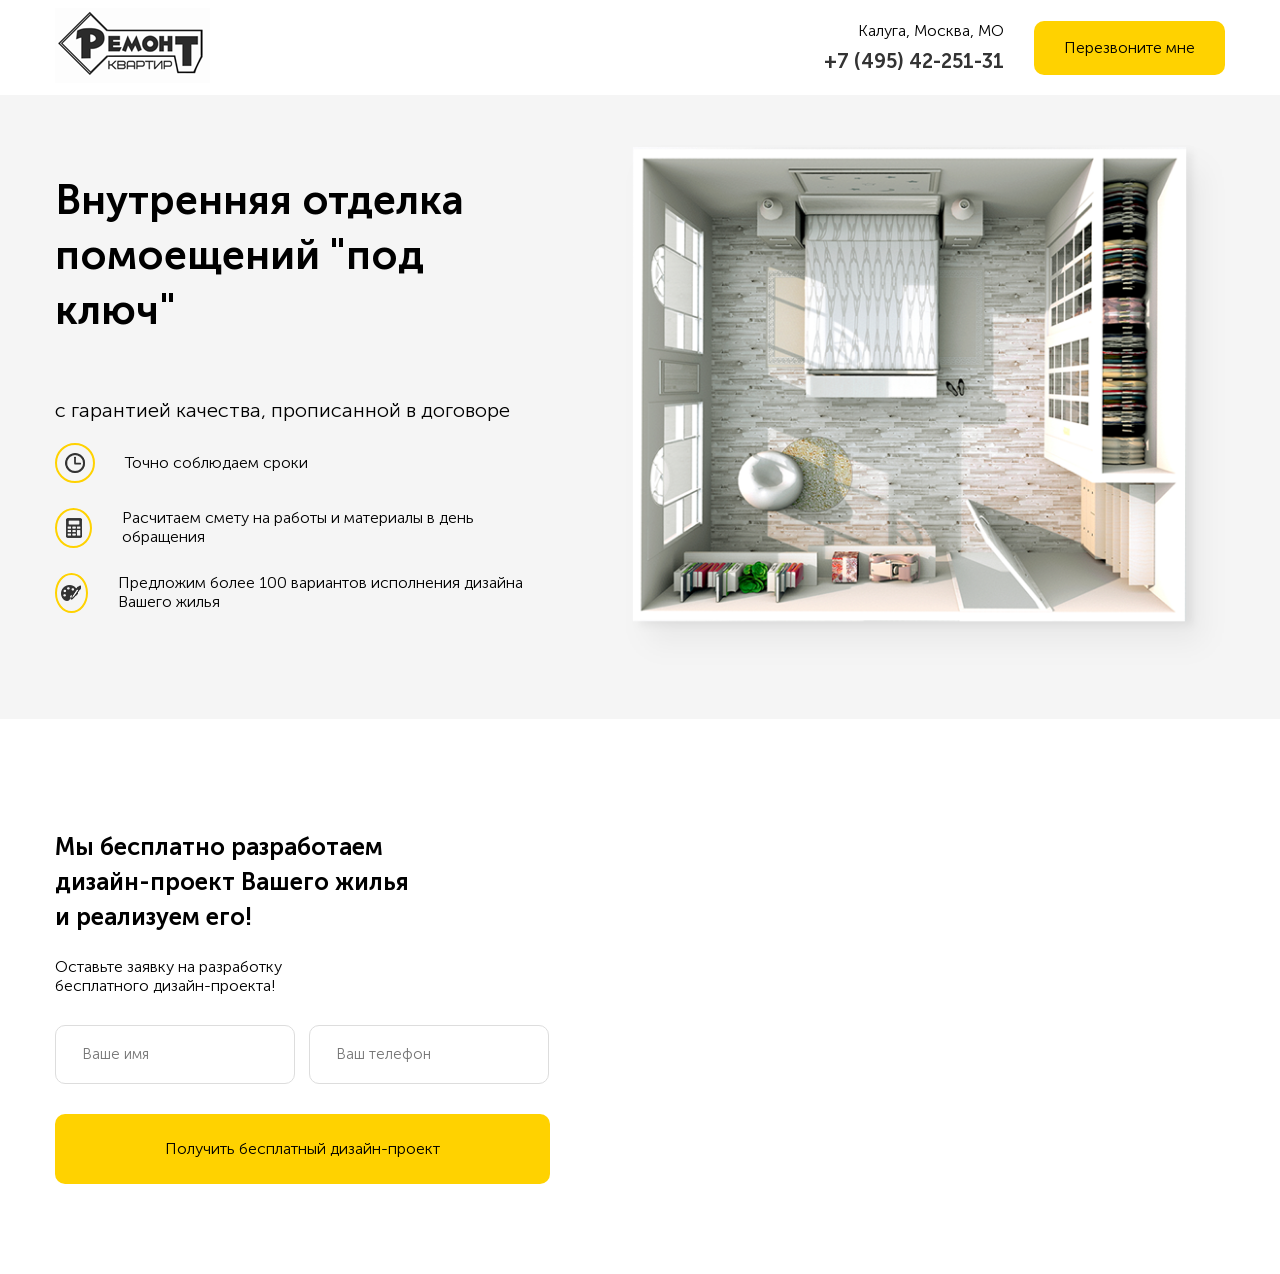
==== src/index.html @ 970cd5fa "Сверстан блок с предложением по дизайн-проекту, добавлены эффекты при наведении на кнопки. Сделан ад" ====
<!DOCTYPE html>
<html lang="ru">
<head>
    <meta charset="UTF-8">
    <meta name="viewport" content="width=device-width, initial-scale=1.0">
    <title>Document</title>
    <link rel="stylesheet" href="css/normalize.css">
    <link rel="stylesheet" href="css/style.css">
</head>
<body>
    <nav class="navbar">
        <div class="container">
            <div class="navbar-block">
                <div class="navbar__logo">
                    <img src="img/logo.png" alt="Логотип">
                </div>
                <!-- /.navbar__logo -->
                <div class="navbar__info">
                    <div class="navbar__contacts">
                        <span class="navbar__address">Калуга, Москва, МО</span>
                        <a href="tel:+7 (495) 42-251-31" class="navbar__phone">+7 (495) 42-251-31</a>
                    </div>
                    <!-- /.navbar__contacts -->
                    <button class="button navbar__button">Перезвоните мне</button>
                </div>
                <!-- /.navbar__info -->
            </div>
            <!-- /.navbar-block -->
        </div>
        <!-- /.container -->
    </nav>
    <!-- /.navbar -->




<main>
    <section class="hero">
        <div class="container">
            <div class="hero-block">
                <div class="hero-text">
                    <h1 class="hero-text__title">
                        Внутренняя отделка помоещений "под ключ"
                    </h1>
                    <span class="hero-text__subtitle">
                        с гарантией качества, прописанной в договоре
                    </span>
                    <ul class="hero-list">
                        <li class="hero-list__item">
                            <div class="hero-list__image">
                                <img src="../src/img/clock.png" alt="clock">
                            </div>
                            <span class="hero-list__text">Точно соблюдаем сроки</span>
                        </li>

                        <li class="hero-list__item">
                            <div class="hero-list__image">
                                <img src="../src/img/calculator.png" alt="calculator">
                            </div>
                            <span class="hero-list__text"> Расчитаем смету на работы и материалы в день обращения</span>
                        </li>

                        <li class="hero-list__item">
                            <div class="hero-list__image">
                                <img src="../src/img/paint-board.png" alt="paint-board">
                            </div>
                            <span class="hero-list__text">Предложим более 100 вариантов исполнения дизайна Вашего жилья</span>
                        </li>
                    </ul>
                </div>
                <!-- /.hero-list -->
                <div class="hero-image">
                    <img src="../src/img/hero-image.png" alt="План квартиры"> 
                </div>
                <!-- /.hero-image -->
            </div>
            <!-- /.hero-block -->
        </div>
        <!-- /.container -->
    </section>
    <!-- /.hero -->


    <section class="offer section">
        <div class="container">
           <div class="offer-block">
                <h2 class="section-title offer__title">
                    Мы бесплатно разработаем дизайн-проект Вашего жилья и реализуем его!
                </h2>
                <!-- /.section-title -->
                <span class="section-subtitle offer__subtitle">Оставьте заявку на разработку 
                    бесплатного дизайн-проекта!</span>
                <!-- /.section-subtitle -->
                <form action="#" class="form offer__form">
                    <input type="text" class="input offer__input" placeholder="Ваше имя">
                    <input type="tell" class="input offer__input" placeholder="Ваш телефон">
                    <button class="button offer__button">Получить бесплатный дизайн-проект</button>
                </form>
                <!-- /.form offer__form -->
           </div>
           <!-- /.offer-block -->
        </div>
        <!-- /.container -->
    </section>
    <!-- /.offer -->
</main> 


</body>
</html>
---- src/css/style.css ----
@charset "UTF-8";
@font-face {
  font-family: 'Museo Sans Light';
  src: url("../fonts/MuseoSansCyrl/MuseoSansCyrl-300.eot");
  src: url("../fonts/MuseoSansCyrl/MuseoSansCyrl-300.eot?#iefix") format("embedded-opentype"), url("../fonts/MuseoSansCyrl/MuseoSansCyrl-300.woff") format("woff"), url("../fonts/MuseoSansCyrl/MuseoSansCyrl-300.ttf") format("truetype");
  font-weight: normal;
  font-style: normal;
}

@font-face {
  font-family: 'Museo Sans Bold';
  src: url("../fonts/MuseoSansCyrl/MuseoSansCyrl-700.eot");
  src: url("../fonts/MuseoSansCyrl/MuseoSansCyrl-700.eot?#iefix") format("embedded-opentype"), url("../fonts/MuseoSansCyrl/MuseoSansCyrl-700.woff") format("woff"), url("../fonts/MuseoSansCyrl/MuseoSansCyrl-700.ttf") format("truetype");
  font-weight: normal;
  font-style: normal;
}

* {
  box-sizing: border-box;
}

body {
  font-family: "Museo Sans Light", sans-serif;
  font-weight: 300;
}

img {
  max-width: 100%;
}

.container {
  width: 1170px;
  margin: auto;
}

@media (max-width: 1200px) {
  .container {
    width: 760px;
  }
}

@media (max-width: 768px) {
  .container {
    max-width: 580px;
    width: 90%;
  }
}

.button {
  border-radius: 10px;
  background-color: #ffd200;
  border: none;
  padding: 18px 30px;
}

.button:hover {
  background-color: #ffdb33;
  cursor: pointer;
}

.section {
  padding: 90px 0;
}

.section-title {
  font-size: 24px;
  font-family: 'Museo Sans Bold', sans-serif;
  font-weight: 700;
}

.section-subtitle {
  display: block;
  font-size: 16px;
}

.input {
  border: 1px solid #dddddd;
  padding: 20px 26px;
  font-size: 15px;
  border-radius: 10px;
}

/* Импорт стилей шапки */
.navbar {
  padding: 8px 0;
}

.navbar-block {
  display: flex;
  justify-content: space-between;
  align-items: center;
}

.navbar__info {
  display: flex;
  align-items: center;
  text-align: right;
}

.navbar__address {
  display: flex;
  flex-direction: column;
}

.navbar__button {
  margin-left: 30px;
}

.navbar__phone {
  display: inline-block;
  color: #333333;
  font-size: 20px;
  text-decoration: none;
  margin-top: 10px;
  font-family: 'Museo Sans Bold', sans-serif;
  font-weight: 700;
}

@media (max-width: 768px) {
  .navbar__contacts {
    display: none;
  }
  .navbar__button {
    font-size: 12px;
    padding: 15px 26px;
  }
  .navbar__logo {
    width: 90px;
  }
}

/* Стили для главного экрана */
.hero {
  padding: 50px 0;
  background-color: #f5f5f5;
}

.hero-block {
  display: flex;
}

.hero-text {
  flex-basis: 50%;
  padding-right: 100px;
}

.hero-text__title {
  font-size: 41px;
  line-height: 55px;
  margin-bottom: 40px;
  font-family: 'Museo Sans Bold', sans-serif;
  font-weight: 700;
}

.hero-text__subtitle {
  font-size: 20px;
  font-weight: 400;
  line-height: 65px;
  margin-bottom: 70px;
}

.hero-list {
  margin: 0;
  padding: 0;
}

.hero-list__item {
  display: flex;
  align-items: center;
  margin-bottom: 25px;
}

.hero-list__item:last-child {
  margin-bottom: 0;
}

.hero-list__image {
  width: 40px;
  height: 40px;
  border: 2px solid #ffd200;
  display: flex;
  align-items: center;
  justify-content: center;
  border-radius: 50%;
  margin-right: 30px;
}

.hero-list__text {
  min-width: 300px;
}

@media (max-width: 1200px) {
  .hero-block {
    flex-direction: column;
  }
  .hero-list {
    margin-bottom: 44px;
  }
  .hero-text {
    padding-right: 10px;
  }
}

@media (max-width: 768px) {
  .hero-text__title {
    font-size: 24px;
    line-height: 1.4;
    margin-bottom: 15px;
  }
  .hero-text__subtitle {
    font-size: 16px;
    margin-bottom: 28px;
  }
  .hero-list__item {
    margin-bottom: 20px;
  }
  .hero-list__text {
    font-size: 12px;
  }
  .hero-list__image {
    margin-right: 15px;
  }
}

/* Стили для блока offer */
.offer {
  background: url(/Users/olgamelnikovic/Desktop/Projects/repair1/src/img/offer/offer-bg.png) no-repeat;
  background-position: center right;
  background-size: contain;
  position: relative;
}

.offer::before {
  content: "";
  width: 50%;
  height: 100%;
  position: absolute;
  top: 0;
  left: 0;
  background-color: #ffffff;
}

.offer-block {
  width: 50%;
  padding-right: 90px;
  position: relative;
}

.offer__title {
  max-width: 360px;
  line-height: 35px;
  margin-bottom: 24px;
}

.offer__subtitle {
  max-width: 250px;
  margin-bottom: 30px;
}

.offer__input {
  margin-bottom: 30px;
  width: 240px;
}

.offer__input:first-child {
  margin-right: 10px;
}

.offer__button {
  width: 100%;
  min-height: 70px;
}

@media (max-width: 1200px) {
  .offer {
    background-size: cover;
  }
  .offer__input {
    width: 100%;
    margin-bottom: 10px;
  }
  .offer__button {
    font-size: 13px;
  }
}

@media (max-width: 768px) {
  .offer {
    background: #ffffff;
  }
  .offer-block {
    width: 100%;
    padding-right: 0;
  }
}
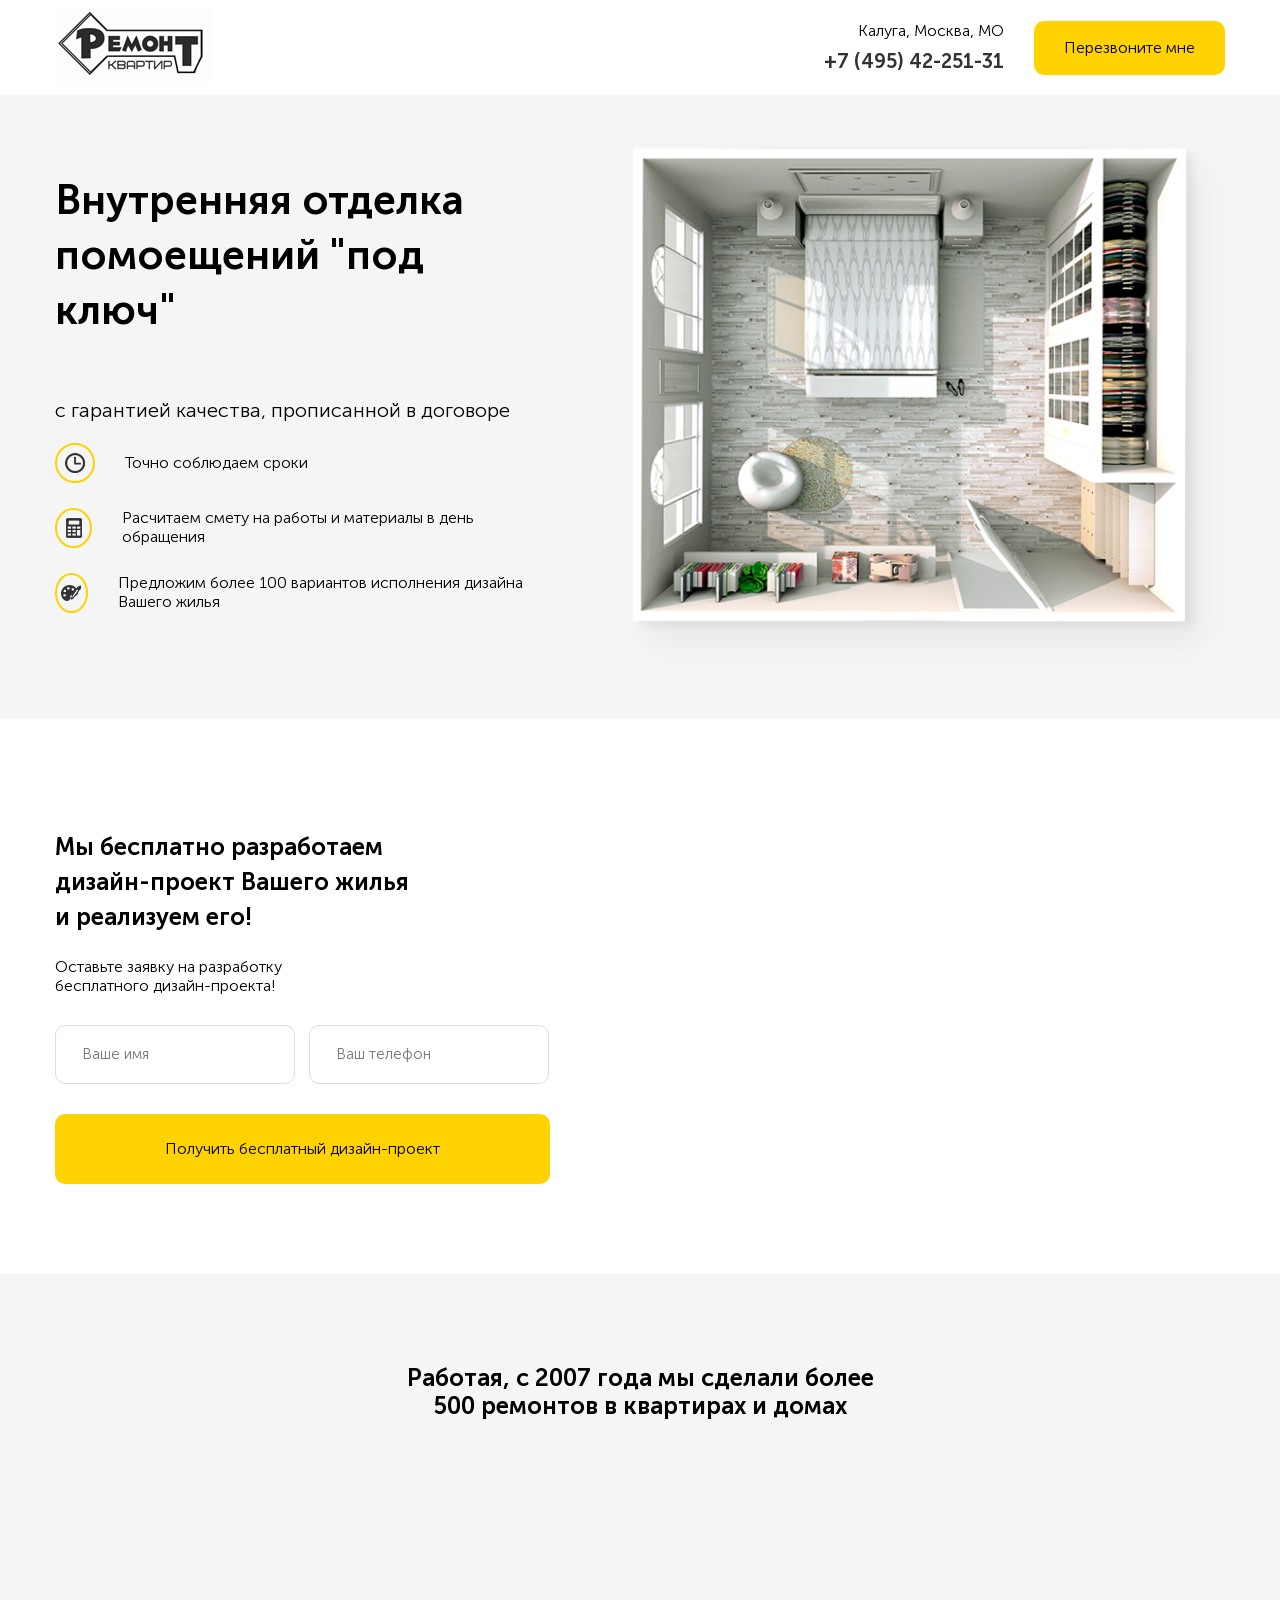
==== commit e5f71262: "сделали раздел портфолио. Подключили слайдер, используя библиотеку slick. Сделали слайдер адаптивным" ====
--- a/src/index.html
+++ b/src/index.html
@@ -5,6 +5,8 @@
     <meta name="viewport" content="width=device-width, initial-scale=1.0">
     <title>Document</title>
     <link rel="stylesheet" href="css/normalize.css">
+    <link rel="stylesheet" href="css/slick.css">
+    <!-- <link rel="stylesheet" href="css/slick-theme.css"> -->
     <link rel="stylesheet" href="css/style.css">
 </head>
 <body>
@@ -21,7 +23,7 @@
                         <a href="tel:+7 (495) 42-251-31" class="navbar__phone">+7 (495) 42-251-31</a>
                     </div>
                     <!-- /.navbar__contacts -->
-                    <button class="button navbar__button">Перезвоните мне</button>
+                    <button class="button navbar__button" id="button">Перезвоните мне</button>
                 </div>
                 <!-- /.navbar__info -->
             </div>
@@ -102,9 +104,90 @@
         </div>
         <!-- /.container -->
     </section>
+
+
+
+    <section class="section portfolio">
+        <div class="container">
+            <h2 class="section-title portfolio__title">Работая, с 2007 года мы сделали более 500 ремонтов в квартирах и домах</h2>
+
+            <div class="slider">
+                <div class="slider__item"><img class="slider__image" src="/Users/olgamelnikovic/Desktop/Projects/repair1/src/img/portfolio/slider-1.png" alt=""></div>
+                <!-- /.slider__item -->
+                <div class="slider__item"><img class="slider__image" src="/Users/olgamelnikovic/Desktop/Projects/repair1/src/img/portfolio/slider-2.png" alt=""></div>
+                <!-- /.slider__item -->
+                <div class="slider__item"><img class="slider__image" src="/Users/olgamelnikovic/Desktop/Projects/repair1/src/img/portfolio/slider-3.png" alt=""></div>
+                <!-- /.slider__item -->
+                <div class="slider__item"><img class="slider__image" src="/Users/olgamelnikovic/Desktop/Projects/repair1/src/img/portfolio/slider-1.png" alt=""></div>
+                <!-- /.slider__item -->
+                <div class="slider__item"><img class="slider__image" src="/Users/olgamelnikovic/Desktop/Projects/repair1/src/img/portfolio/slider-2.png" alt=""></div>
+                <!-- /.slider__item -->
+                <div class="slider__item"><img class="slider__image" src="/Users/olgamelnikovic/Desktop/Projects/repair1/src/img/portfolio/slider-3.png" alt=""></div>
+                <!-- /.slider__item -->
+            </div>
+            <!-- /.slider -->
+
+            <div class="arrows portfolio__arrows">
+                <div class="arrows__left">
+                    <img src="/Users/olgamelnikovic/Desktop/Projects/repair1/src/img/portfolio/left-arrow.png" alt="">
+                </div>
+                <div class="arrows__right">
+                    <img src="/Users/olgamelnikovic/Desktop/Projects/repair1/src/img/portfolio/right-arrow.png" alt="">
+                </div>
+            </div>
+        </div>
+        <!-- /.container -->
+    </section>
+    <!-- /.section portaolio -->
+
+
     <!-- /.offer -->
 </main> 
 
+<div class="modal" id="modal">
+    <div class="modal-dialog">
+        <button class="modal-dialog__close" id="close" >&times;</button>
+        <h4 class="modal-dialog__title">Всплывающее окно</h4>
+    </div>
+    <!-- /.modal-dialog -->
+</div>
+<!-- /.modal -->
+
+
+<!-- <script src="js/main.js"></script> -->
+<script src="https://code.jquery.com/jquery-3.5.1.min.js" 
+integrity="sha256-9/aliU8dGd2tb6OSsuzixeV4y/faTqgFtohetphbbj0=" 
+crossorigin="anonymous"></script>
+<script src="js/modal.js"></script>
+<script src="js/slick.min.js"></script>
+
+
+<script>
+    $(document).ready(function(){
+        $('.slider').slick({
+            slidesToShow: 3,
+            slidesToScroll: 1,
+            prevArrow: $('.arrows__left'),
+            nextArrow: $('.arrows__right'),
+            responsive: [
+                {
+                  breakpoint: 1200,
+                  settings: {
+                    slidesToShow: 2,
+                    slidesToScroll: 1,
+                  }
+                },
+                {
+                  breakpoint: 768,
+                  settings: {
+                    slidesToShow: 1,
+                    slidesToScroll: 1
+                  }
+                }
+            ]
+        });
+    });
+</script>
 
 </body>
 </html>
--- a/src/css/style.css
+++ b/src/css/style.css
@@ -66,6 +66,7 @@
   font-size: 24px;
   font-family: 'Museo Sans Bold', sans-serif;
   font-weight: 700;
+  text-align: center;
 }
 
 .section-subtitle {
@@ -78,6 +79,10 @@
   padding: 20px 26px;
   font-size: 15px;
   border-radius: 10px;
+}
+
+.arrows__left:hover, .arrows__right:hover {
+  cursor: pointer;
 }
 
 /* Импорт стилей шапки */
@@ -250,6 +255,7 @@
   max-width: 360px;
   line-height: 35px;
   margin-bottom: 24px;
+  text-align: left;
 }
 
 .offer__subtitle {
@@ -293,3 +299,59 @@
     padding-right: 0;
   }
 }
+
+/* Стили для блока портфолио */
+.portfolio {
+  background-color: #f5f5f5;
+  background: #f5f5f5 url("/Users/olgamelnikovic/Desktop/Projects/repair1/src/img/portfolio/portfolio-pattern.png") repeat-y center left;
+  background-size: 50%;
+}
+
+.portfolio__title {
+  max-width: 500px;
+  margin: auto;
+  margin-bottom: 100px;
+}
+
+.portfolio__arrows {
+  max-width: 120px;
+  margin: auto;
+  margin-top: 68px;
+  display: flex;
+  justify-content: space-between;
+}
+
+.slider__image {
+  margin: auto;
+}
+
+/* Стили модального окна */
+.modal {
+  position: fixed;
+  left: 0;
+  top: 0;
+  width: 100%;
+  height: 100%;
+  background-color: rgba(0, 0, 0, 0.5);
+  display: none;
+}
+
+.modal_active {
+  display: flex;
+}
+
+.modal-dialog {
+  position: relative;
+  margin: auto;
+  max-width: 450px;
+  width: 90%;
+  min-width: 200px;
+  background-color: #ffffff;
+  padding: 40px;
+}
+
+.modal-dialog__close {
+  position: absolute;
+  top: 0;
+  right: 0;
+}
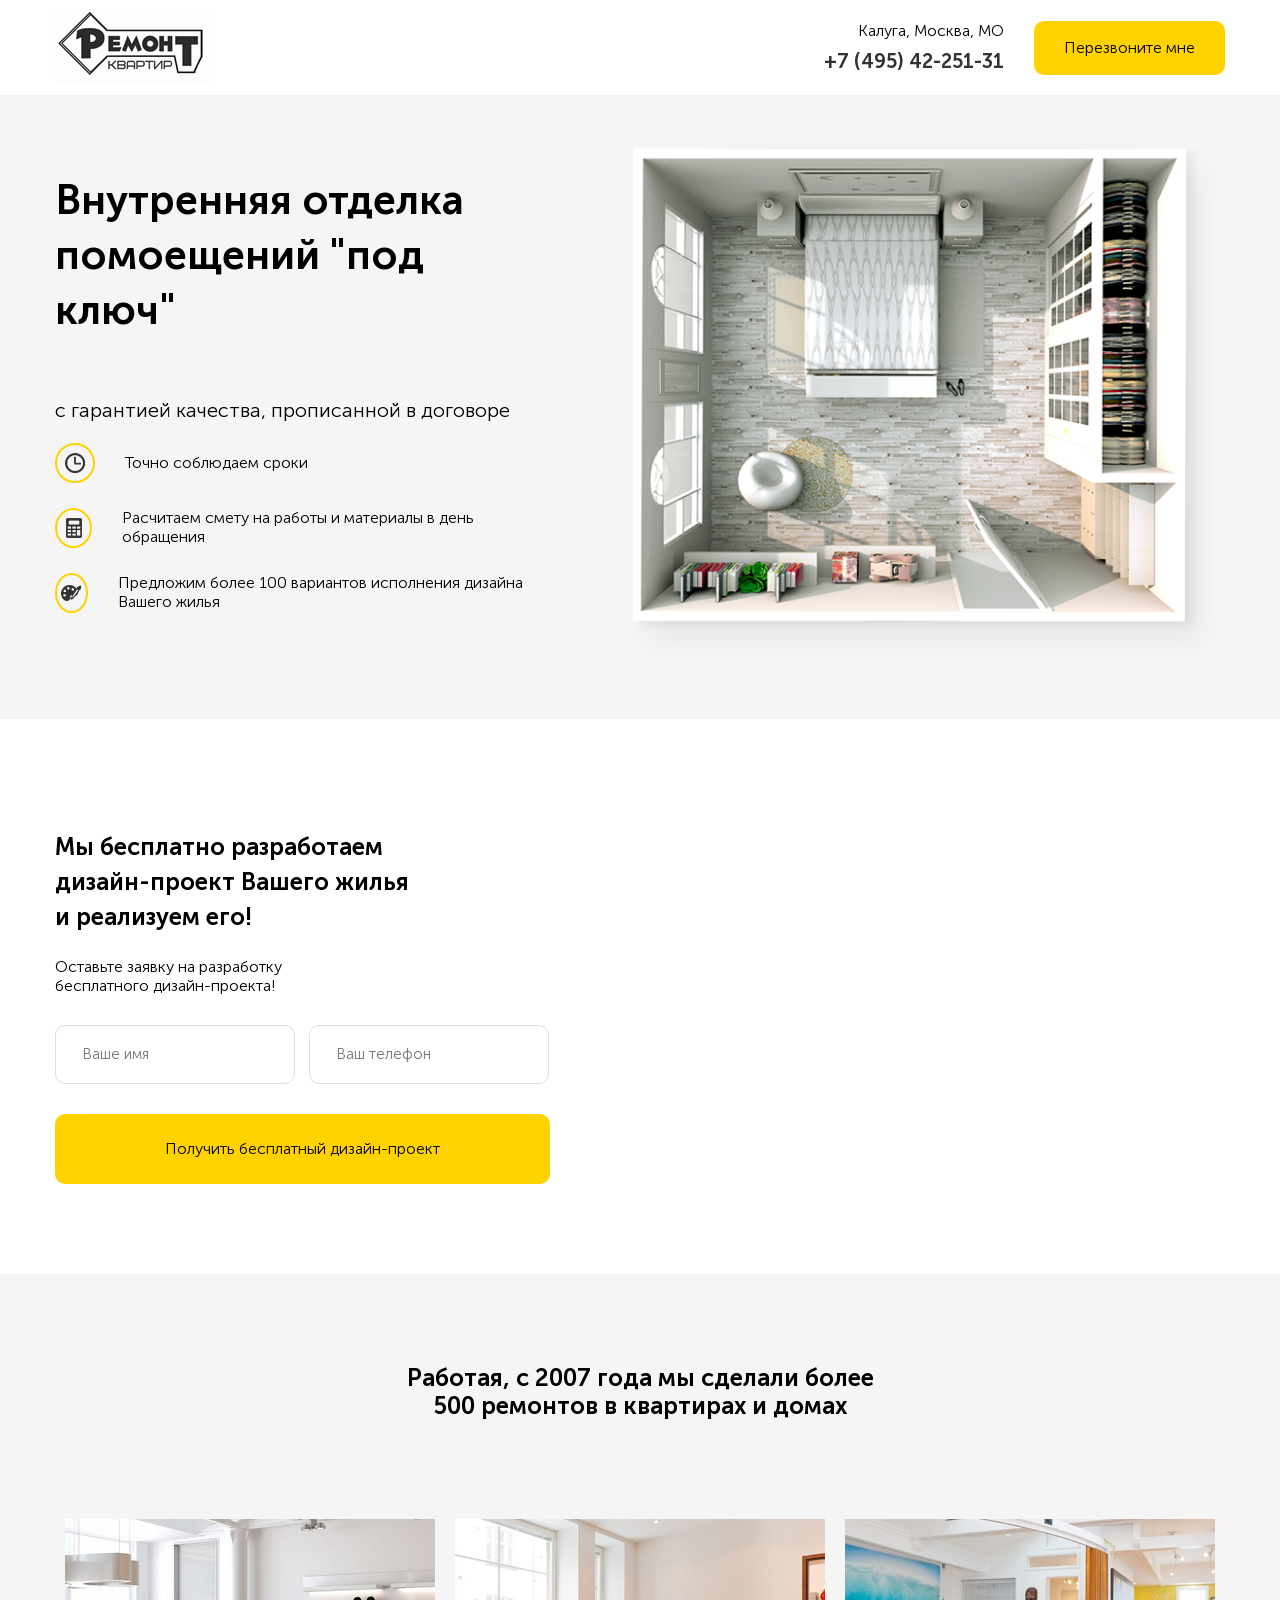
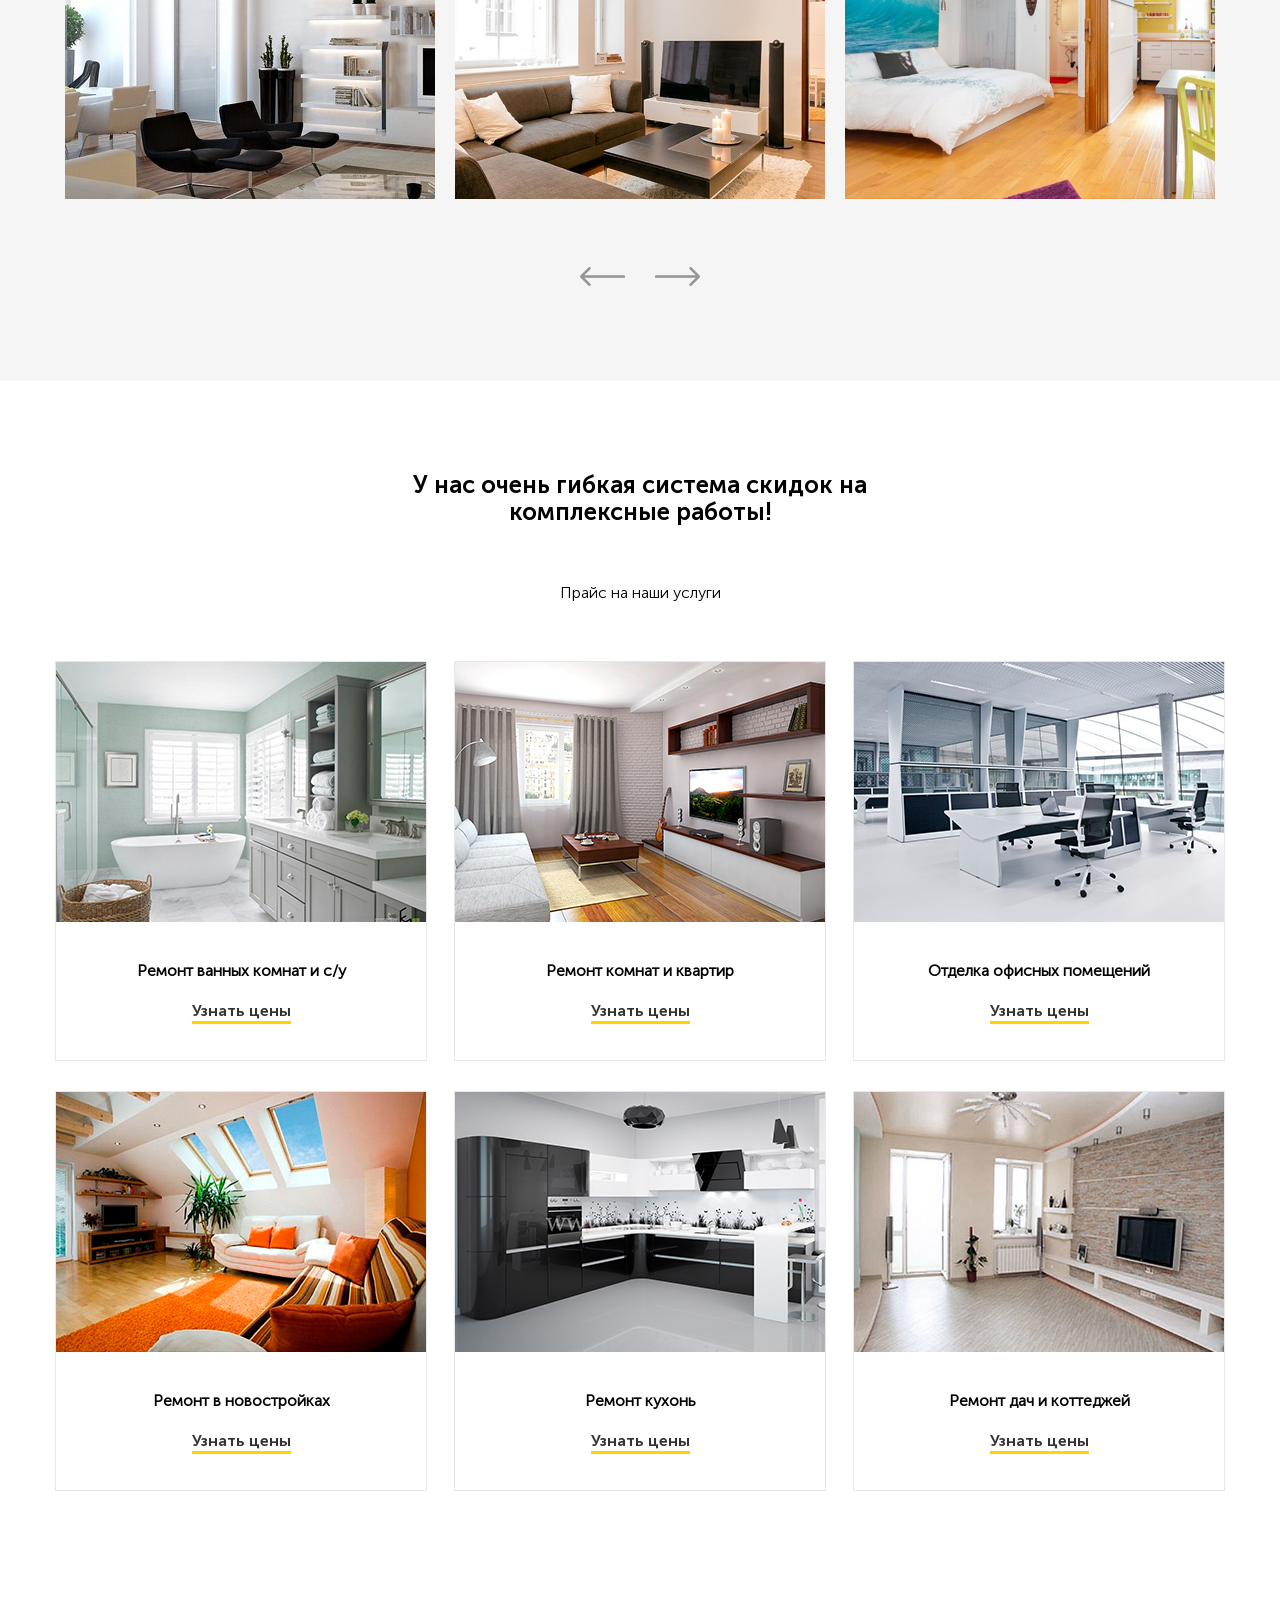
==== commit 8b3936c5: "сверстали блок с ценами за услуги, сделали анимацию (анимация у меня не работает, несмотря на то, чт" ====
--- a/src/index.html
+++ b/src/index.html
@@ -6,6 +6,7 @@
     <title>Document</title>
     <link rel="stylesheet" href="css/normalize.css">
     <link rel="stylesheet" href="css/slick.css">
+    <link rel="stylesheet" href="css/animate.css"> 
     <!-- <link rel="stylesheet" href="css/slick-theme.css"> -->
     <link rel="stylesheet" href="css/style.css">
 </head>
@@ -112,27 +113,27 @@
             <h2 class="section-title portfolio__title">Работая, с 2007 года мы сделали более 500 ремонтов в квартирах и домах</h2>
 
             <div class="slider">
-                <div class="slider__item"><img class="slider__image" src="/Users/olgamelnikovic/Desktop/Projects/repair1/src/img/portfolio/slider-1.png" alt=""></div>
-                <!-- /.slider__item -->
-                <div class="slider__item"><img class="slider__image" src="/Users/olgamelnikovic/Desktop/Projects/repair1/src/img/portfolio/slider-2.png" alt=""></div>
-                <!-- /.slider__item -->
-                <div class="slider__item"><img class="slider__image" src="/Users/olgamelnikovic/Desktop/Projects/repair1/src/img/portfolio/slider-3.png" alt=""></div>
-                <!-- /.slider__item -->
-                <div class="slider__item"><img class="slider__image" src="/Users/olgamelnikovic/Desktop/Projects/repair1/src/img/portfolio/slider-1.png" alt=""></div>
-                <!-- /.slider__item -->
-                <div class="slider__item"><img class="slider__image" src="/Users/olgamelnikovic/Desktop/Projects/repair1/src/img/portfolio/slider-2.png" alt=""></div>
-                <!-- /.slider__item -->
-                <div class="slider__item"><img class="slider__image" src="/Users/olgamelnikovic/Desktop/Projects/repair1/src/img/portfolio/slider-3.png" alt=""></div>
+                <div class="slider__item"><img class="slider__image" src="img/portfolio/slider-1.png" alt=""></div>
+                <!-- /.slider__item -->
+                <div class="slider__item"><img class="slider__image" src="img/portfolio/slider-2.png" alt=""></div>
+                <!-- /.slider__item -->
+                <div class="slider__item"><img class="slider__image" src="img/portfolio/slider-3.png" alt=""></div>
+                <!-- /.slider__item -->
+                <div class="slider__item"><img class="slider__image" src="img/portfolio/slider-1.png" alt=""></div>
+                <!-- /.slider__item -->
+                <div class="slider__item"><img class="slider__image" src="img/portfolio/slider-2.png" alt=""></div>
+                <!-- /.slider__item -->
+                <div class="slider__item"><img class="slider__image" src="img/portfolio/slider-3.png" alt=""></div>
                 <!-- /.slider__item -->
             </div>
             <!-- /.slider -->
 
             <div class="arrows portfolio__arrows">
                 <div class="arrows__left">
-                    <img src="/Users/olgamelnikovic/Desktop/Projects/repair1/src/img/portfolio/left-arrow.png" alt="">
+                    <img src="img/portfolio/left-arrow.png" alt="">
                 </div>
                 <div class="arrows__right">
-                    <img src="/Users/olgamelnikovic/Desktop/Projects/repair1/src/img/portfolio/right-arrow.png" alt="">
+                    <img src="img/portfolio/right-arrow.png" alt="">
                 </div>
             </div>
         </div>
@@ -140,6 +141,91 @@
     </section>
     <!-- /.section portaolio -->
 
+    <section class="section price">
+        <div class="container">
+            <h2 class="section-title price__title">У нас очень гибкая система скидок на комплексные работы!</h2>
+            <!-- /.section-title price__title -->
+            <span class="section-subtitle price__subtitle">Прайс на наши услуги</span>
+            <!-- /.section-subtitle price__subtitle -->
+            <div class="cards">
+                <div class="card price__card wow fadeInLeftBig" data-wow-duration="2s" data-wow-delay="1s">
+                    <div class="card__image"><img class="price__image" src="img/price/bathroom.jpg" alt=""></div>
+                    <!-- /.card__image -->
+                    <div class="card__text">
+                        <h4 class="card__title">Ремонт ванных комнат и с/у</h4>
+                        <!-- /.card__title -->
+                        <a href="#" class="card__link">Узнать цены</a>
+                        <!-- /.card__link -->
+                    </div>
+                    <!-- /.card__text -->
+                </div>
+                <!-- /.card -->
+                <div class="card price__card wow fadeInUp" data-wow-delay="2s">
+                    <div class="card__image"><img class="price__image" src="img/price/living.jpg" alt=""></div>
+                    <!-- /.card__image -->
+                    <div class="card__text">
+                        <h4 class="card__title">Ремонт комнат и квартир</h4>
+                        <!-- /.card__title -->
+                        <a href="#" class="card__link">Узнать цены</a>
+                        <!-- /.card__link -->
+                    </div>
+                    <!-- /.card__text -->
+                </div>
+                <!-- /.card -->
+                <div class="card price__card wow fadeInUp" data-wow-delay="3s">
+                    <div class="card__image"><img class="price__image" src="img/price/office.jpg" alt=""></div>
+                    <!-- /.card__image -->
+                    <div class="card__text">
+                        <h4 class="card__title">Отделка офисных помещений</h4>
+                        <!-- /.card__title -->
+                        <a href="#" class="card__link">Узнать цены</a>
+                        <!-- /.card__link -->
+                    </div>
+                    <!-- /.card__text -->
+                </div>
+                <!-- /.card -->
+                <div class="card price__card wow fadeInUp" data-wow-delay="4s">
+                    <div class="card__image"><img class="price__image" src="img/price/buildings.jpg" alt=""></div>
+                    <!-- /.card__image -->
+                    <div class="card__text">
+                        <h4 class="card__title">Ремонт в новостройках</h4>
+                        <!-- /.card__title -->
+                        <a href="#" class="card__link">Узнать цены</a>
+                        <!-- /.card__link -->
+                    </div>
+                    <!-- /.card__text -->
+                </div>
+                <!-- /.card -->
+                <div class="card price__card wow fadeInUp" data-wow-delay="5s">
+                    <div class="card__image"><img class="price__image" src="img/price/kitchen.jpg" alt=""></div>
+                    <!-- /.card__image -->
+                    <div class="card__text">
+                        <h4 class="card__title">Ремонт кухонь</h4>
+                        <!-- /.card__title -->
+                        <a href="#" class="card__link">Узнать цены</a>
+                        <!-- /.card__link -->
+                    </div>
+                    <!-- /.card__text -->
+                </div>
+                <!-- /.card -->
+                <div class="card price__card wow fadeInUp" data-wow-delay="6s">
+                    <div class="card__image"><img class="price__image" src="img/price/houses.jpg" alt=""></div>
+                    <!-- /.card__image -->
+                    <div class="card__text">
+                        <h4 class="card__title">Ремонт дач и коттеджей</h4>
+                        <!-- /.card__title -->
+                        <a href="#" class="card__link">Узнать цены</a>
+                        <!-- /.card__link -->
+                    </div>
+                    <!-- /.card__text -->
+                </div>
+                <!-- /.card -->
+            </div>
+            <!-- /.cards -->
+        </div>
+        <!-- /.container -->
+    </section>
+    <!-- /.section price -->
 
     <!-- /.offer -->
 </main> 
@@ -160,9 +246,11 @@
 crossorigin="anonymous"></script>
 <script src="js/modal.js"></script>
 <script src="js/slick.min.js"></script>
+<script src="js/wow.min.js"></script>
 
 
 <script>
+    // Скрипт слайдера
     $(document).ready(function(){
         $('.slider').slick({
             slidesToShow: 3,
--- a/src/css/style.css
+++ b/src/css/style.css
@@ -67,6 +67,7 @@
   font-family: 'Museo Sans Bold', sans-serif;
   font-weight: 700;
   text-align: center;
+  max-width: 500px;
 }
 
 .section-subtitle {
@@ -308,7 +309,6 @@
 }
 
 .portfolio__title {
-  max-width: 500px;
   margin: auto;
   margin-bottom: 100px;
 }
@@ -323,6 +323,96 @@
 
 .slider__image {
   margin: auto;
+}
+
+/* Стили для блока с ценами */
+.price__title {
+  margin: auto;
+  margin-bottom: 58px;
+}
+
+.price__subtitle {
+  margin-bottom: 59px;
+  text-align: center;
+}
+
+.price__card {
+  margin-bottom: 30px;
+}
+
+.price__image {
+  display: block;
+}
+
+.card {
+  text-align: center;
+  border: 1px solid #e8e8e8;
+  transition: 0.2s;
+}
+
+.card:hover {
+  box-shadow: 0 20px 25px rgba(0, 0, 0, 0.1);
+}
+
+.card:hover .card__image::before {
+  opacity: 1;
+}
+
+.card__text {
+  padding: 40px;
+}
+
+.card__title {
+  margin-top: 0;
+}
+
+.card__image {
+  position: relative;
+}
+
+.card__image::before {
+  content: '';
+  position: absolute;
+  left: 0;
+  top: 0;
+  width: 100%;
+  height: 100%;
+  background-image: linear-gradient(to top, #ffd200 0%, rgba(255, 255, 255, 0) 100%);
+  opacity: 0;
+  transition: 0.2s;
+}
+
+.card__link {
+  display: inline-block;
+  font-family: 'Museo Sans Bold', sans-serif;
+  font-weight: 700;
+  text-decoration: none;
+  color: #333333;
+  font-size: 16px;
+  position: relative;
+}
+
+.card__link:hover:after {
+  height: 12px;
+}
+
+.card__link:after {
+  content: '';
+  position: absolute;
+  z-index: -1;
+  bottom: -4px;
+  left: 0;
+  display: block;
+  width: 100%;
+  height: 3px;
+  background-color: #ffd200;
+  transition: 0.2s;
+}
+
+.cards {
+  display: flex;
+  justify-content: space-between;
+  flex-wrap: wrap;
 }
 
 /* Стили модального окна */
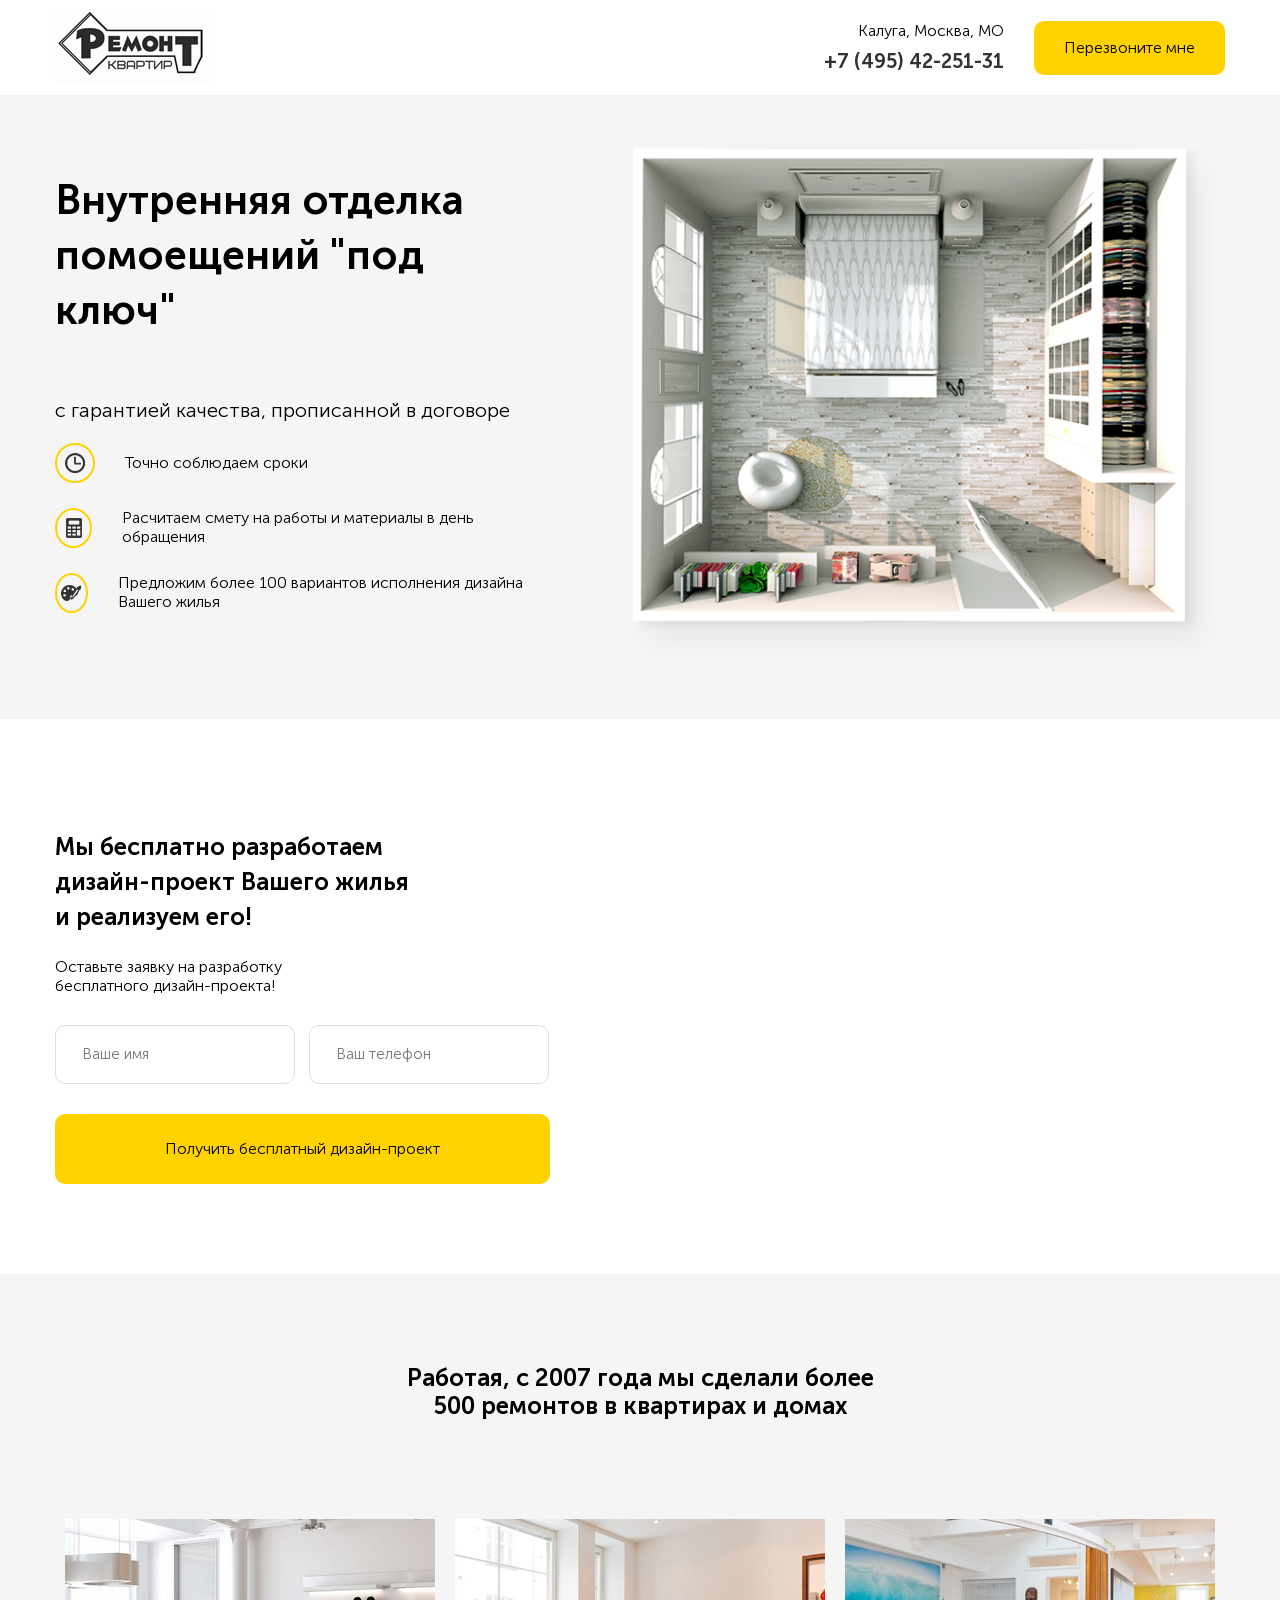
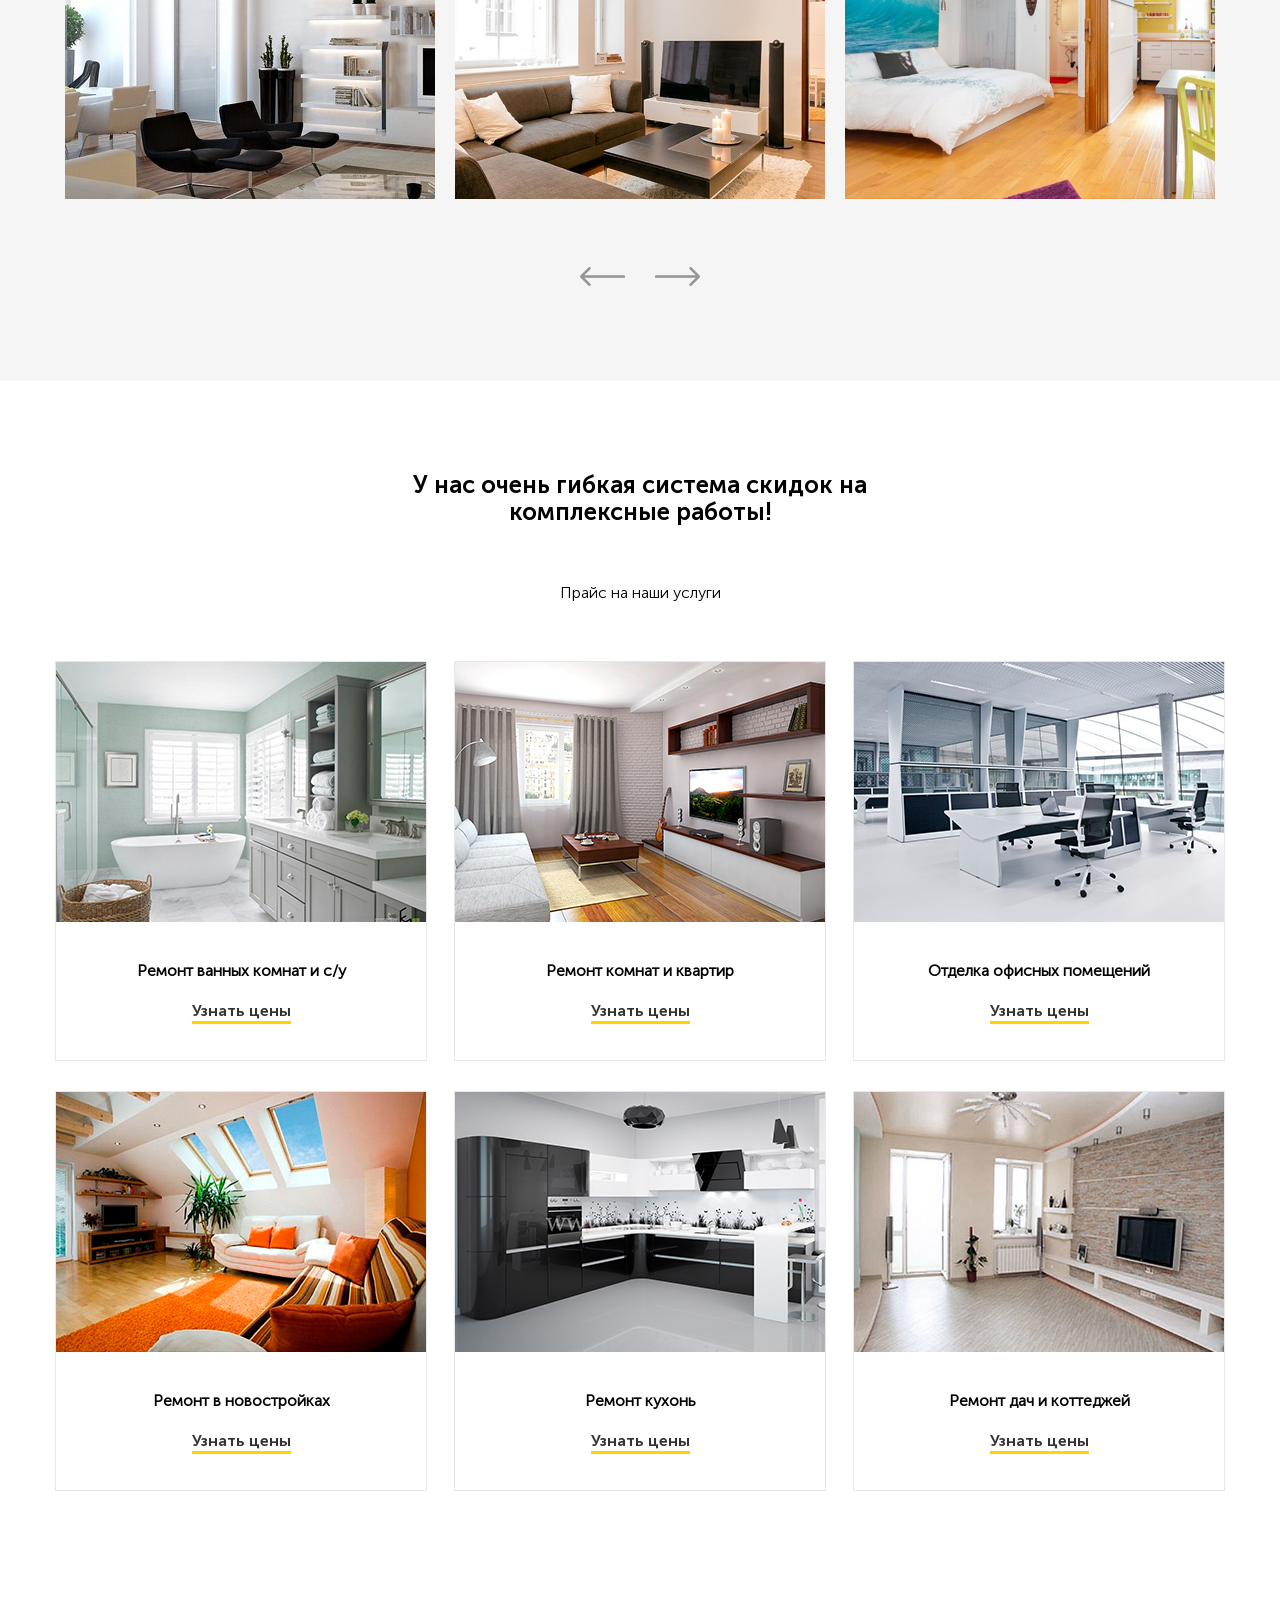
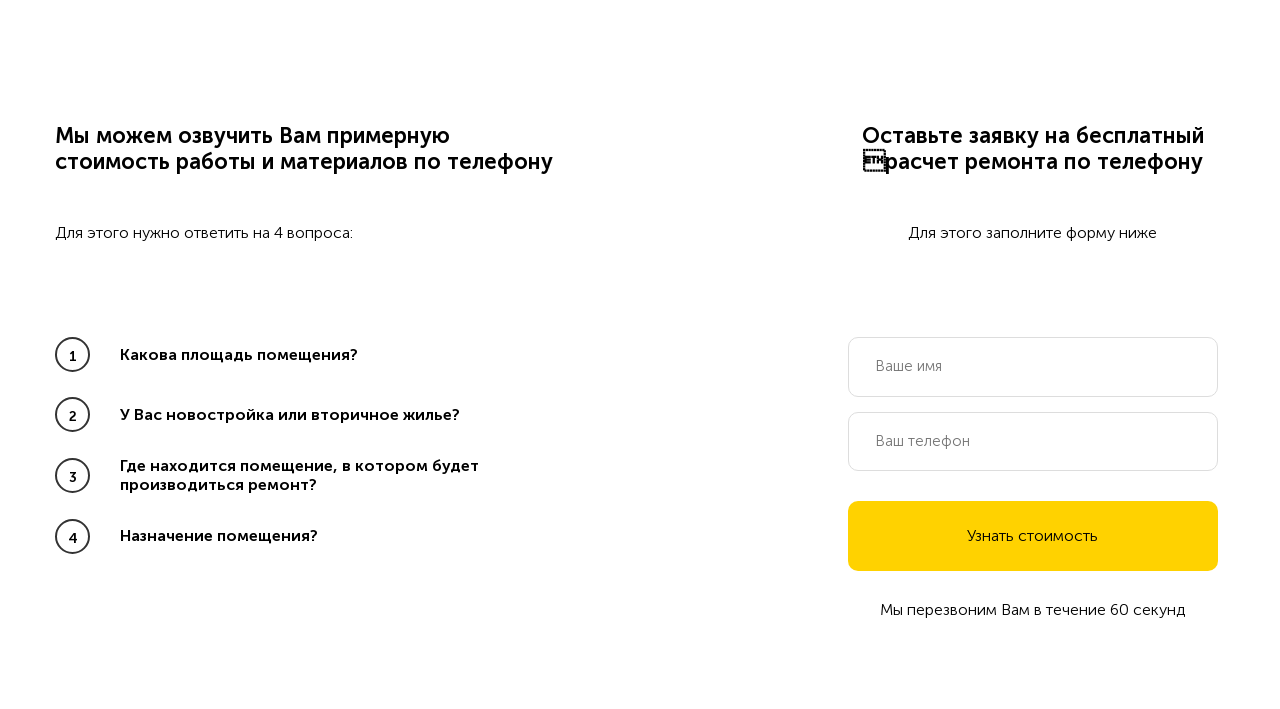
==== commit 31a306fc: "сверстан блок формы, сделан адаптив под мобильные устройства" ====
--- a/src/index.html
+++ b/src/index.html
@@ -227,8 +227,55 @@
     </section>
     <!-- /.section price -->
 
+
+    <section class="section brif">
+        <div class="container">
+            <div class="brif-block">
+                <div class="interview brif__interview">
+                    <h3 class="interview__title">Мы можем озвучить Вам примерную стоимость работы и материалов 
+                        по телефону</h3>
+                    <span class="interview__subtitle">Для этого нужно ответить на 4 вопроса:</span>
+                    <ul class="interview-list">
+                        <li class="interview-list__item">
+                            <span class="interview-list__counter">1</span>
+                            <span class="interview-list__text">Какова площадь помещения?</span>
+                        </li>
+                        <li class="interview-list__item">
+                            <span class="interview-list__counter">2</span>
+                            <span class="interview-list__text">У Вас новостройка или вторичное жилье?</span>
+                        </li>
+                        <li class="interview-list__item">
+                            <span class="interview-list__counter">3</span>
+                            <span class="interview-list__text">Где находится помещение, в котором будет производиться ремонт?</span>
+                        </li>
+                        <li class="interview-list__item">
+                            <span class="interview-list__counter">4</span>
+                            <span class="interview-list__text">Назначение помещения?</span>
+                        </li>
+                    </ul>
+                </div>
+                <!-- /.interview brif__interview -->
+                <div class="form brif__form">
+                    <h3 class="form__title">Оставьте заявку на бесплатный расчет ремонта по телефону</h3>
+                    <span class="form__subtitle">Для этого заполните форму ниже</span>
+                    <form action="#">
+                        <input type="text" class="input brif__input" placeholder="Ваше имя">
+                        <input type="tel" class="input brif__input" placeholder="Ваш телефон">
+                        <button class="button brif__button">Узнать стоимость</button>
+                        <span class="form__discription">Мы перезвоним Вам в течение 60 секунд</span>
+                    </form>
+                </div>
+                <!-- /.form brif__form -->
+            </div>
+            <!-- /.brif-block -->
+        </div>
+        <!-- /.container -->
+    </section>
+    <!-- /.section brif -->
+
     <!-- /.offer -->
 </main> 
+
 
 <div class="modal" id="modal">
     <div class="modal-dialog">
--- a/src/css/style.css
+++ b/src/css/style.css
@@ -43,6 +43,10 @@
   .container {
     max-width: 580px;
     width: 90%;
+  }
+  .section {
+    padding-top: 60px;
+    padding-bottom: 60px;
   }
 }
 
@@ -415,6 +419,154 @@
   flex-wrap: wrap;
 }
 
+/* Стили для блока бриф */
+.brif {
+  background-image: url("/Users/olgamelnikovic/Desktop/Projects/repair1/src/img/brif/brif-color-bg.jpg"), url("/Users/olgamelnikovic/Desktop/Projects/repair1/src/img/brif/brif-bg.jpg");
+  background-position: left center, center right;
+  background-size: 50%, contain;
+  background-repeat: repeat-y, no-repeat;
+}
+
+.brif-block {
+  display: flex;
+}
+
+.brif__interview {
+  flex-basis: 50%;
+}
+
+.brif__form {
+  flex-basis: 50%;
+  padding-left: 200px;
+  text-align: center;
+}
+
+.brif__input {
+  width: 100%;
+  max-width: 370px;
+  margin-bottom: 15px;
+}
+
+.brif__button {
+  height: 70px;
+  width: 100%;
+  max-width: 370px;
+  margin-top: 15px;
+  margin-bottom: 30px;
+}
+
+.interview {
+  padding-right: 70px;
+}
+
+.interview__title {
+  margin-bottom: 50px;
+  font-size: 22px;
+  font-family: 'Museo Sans Bold', sans-serif;
+  font-weight: 700;
+}
+
+.interview__subtitle {
+  display: block;
+  margin-bottom: 95px;
+  font-size: 16px;
+}
+
+.interview-list {
+  list-style: none;
+  padding: 0;
+}
+
+.interview-list__item {
+  display: flex;
+  align-items: center;
+  margin-bottom: 25px;
+  font-family: 'Museo Sans Bold', sans-serif;
+  font-weight: 700;
+}
+
+.interview-list__counter {
+  display: inline-block;
+  margin-right: 30px;
+  text-align: center;
+  line-height: 35px;
+  font-size: 14px;
+  width: 35px;
+  height: 35px;
+  border: 2px solid #333333;
+  border-radius: 50%;
+}
+
+.interview-list__text {
+  max-width: 400px;
+}
+
+.form__title {
+  margin-bottom: 50px;
+  font-size: 22px;
+  font-family: 'Museo Sans Bold', sans-serif;
+  font-weight: 700;
+}
+
+.form__subtitle {
+  display: block;
+  margin-bottom: 95px;
+  font-size: 16px;
+}
+
+.form__discription {
+  display: block;
+}
+
+@media (max-width: 1200px) {
+  .brif__form {
+    padding-left: 30px;
+  }
+  .interview {
+    padding-right: 30px;
+  }
+  .interview__title {
+    font-size: 20px;
+    margin-bottom: 15px;
+  }
+  .interview__subtitle {
+    margin-bottom: 30px;
+  }
+  .interview-list__text {
+    font-size: 14px;
+    max-width: 300px;
+  }
+  .interview-list__counter {
+    margin-right: 20px;
+  }
+  .form__title {
+    font-size: 20px;
+    margin-bottom: 15px;
+  }
+  .form__subtitle {
+    margin-bottom: 30px;
+  }
+}
+
+@media (max-width: 768px) {
+  .brif {
+    background-image: url("/Users/olgamelnikovic/Desktop/Projects/repair1/src/img/brif/brif-color-bg.jpg"), url("/Users/olgamelnikovic/Desktop/Projects/repair1/src/img/brif/brif-bg.jpg");
+    background-position: top center, center bottom;
+    background-size: 100% 50%, cover;
+    background-repeat: repeat-x, no-repeat;
+  }
+  .brif-block {
+    flex-direction: column;
+  }
+  .brif__form {
+    margin-top: 80px;
+    padding-left: 0;
+  }
+  .interview {
+    padding-right: 0px;
+  }
+}
+
 /* Стили модального окна */
 .modal {
   position: fixed;
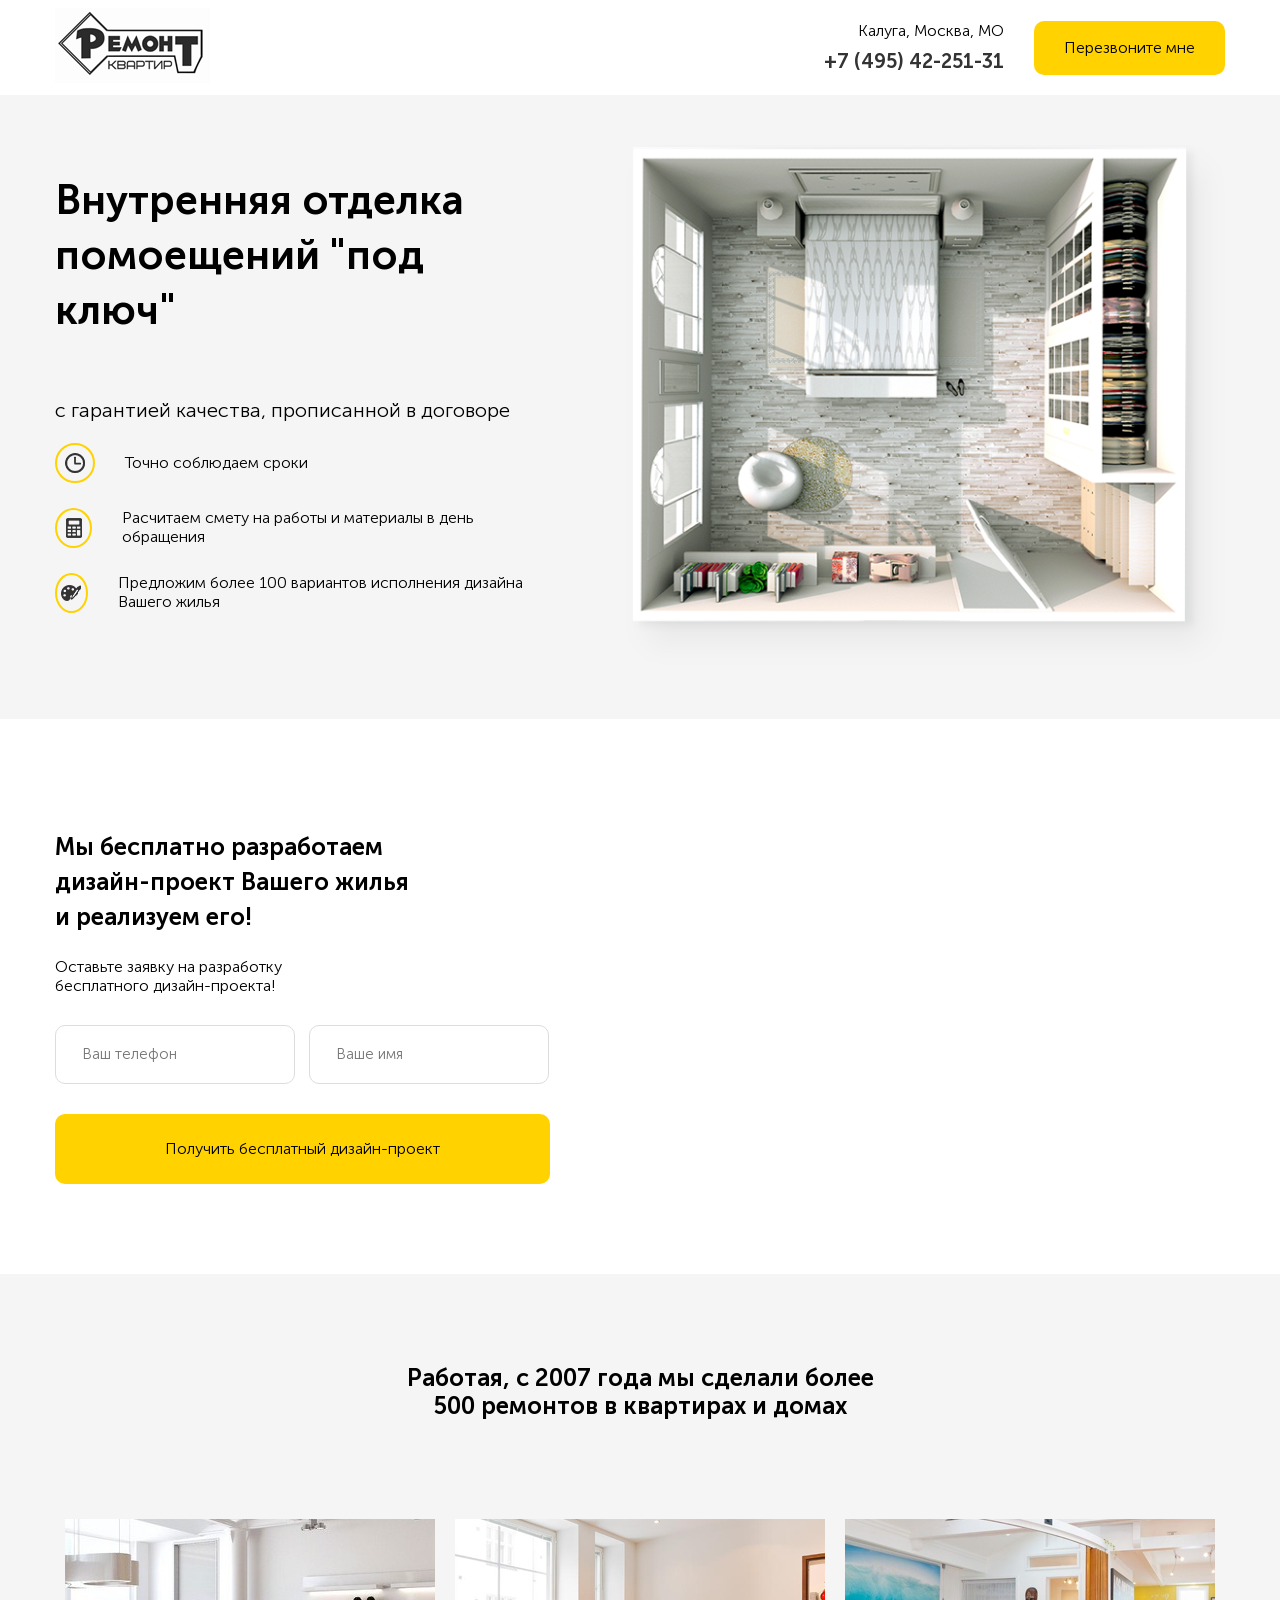
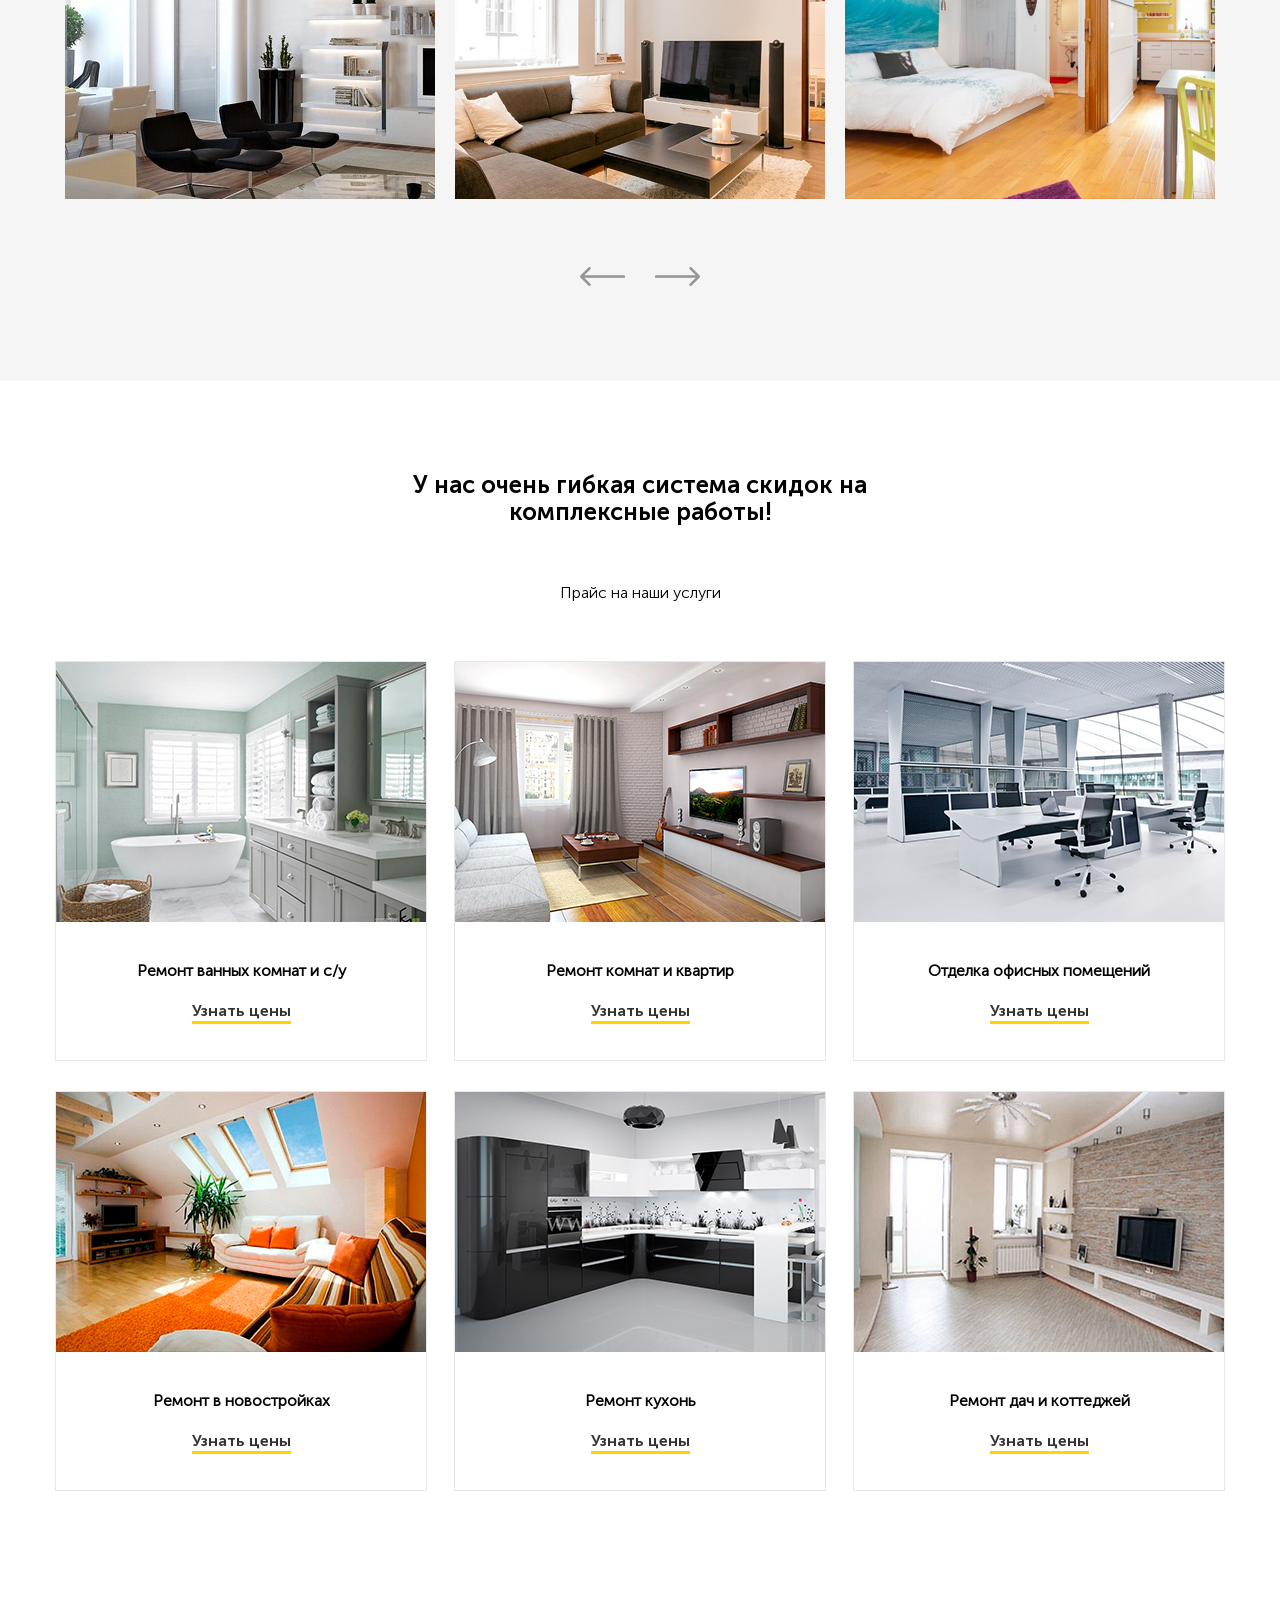
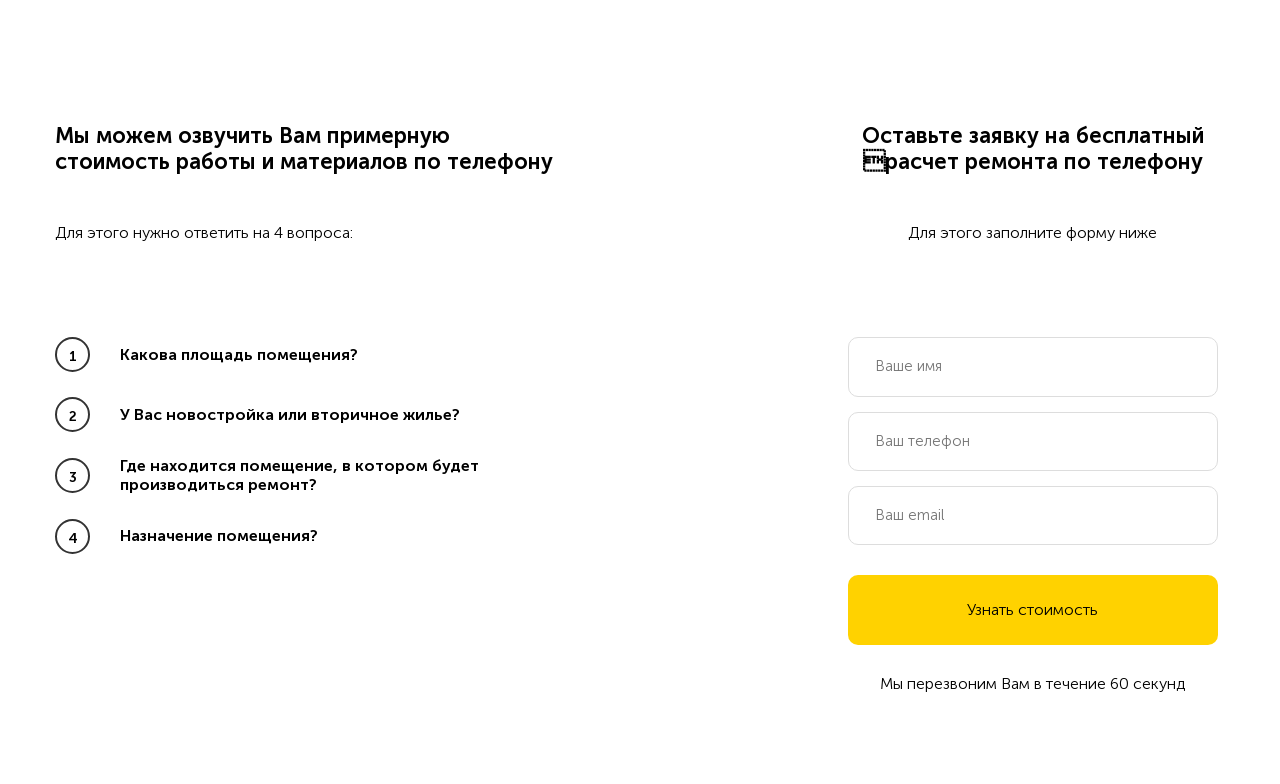
==== commit 8fb2a3bf: "Подключила к сайту jquery.validate.min.js и jquery.maskedinput.min.js сделана валидация формы #brif-" ====
--- a/src/index.html
+++ b/src/index.html
@@ -94,9 +94,9 @@
                 <span class="section-subtitle offer__subtitle">Оставьте заявку на разработку 
                     бесплатного дизайн-проекта!</span>
                 <!-- /.section-subtitle -->
-                <form action="#" class="form offer__form">
-                    <input type="text" class="input offer__input" placeholder="Ваше имя">
-                    <input type="tell" class="input offer__input" placeholder="Ваш телефон">
+                <form action="#" id="offer-form" class="form offer__form">
+                    <input type="tel" name="phone" class="input offer__input" placeholder="Ваш телефон">
+                    <input type="text" name="username" class="input offer__input" placeholder="Ваше имя">
                     <button class="button offer__button">Получить бесплатный дизайн-проект</button>
                 </form>
                 <!-- /.form offer__form -->
@@ -258,9 +258,11 @@
                 <div class="form brif__form">
                     <h3 class="form__title">Оставьте заявку на бесплатный расчет ремонта по телефону</h3>
                     <span class="form__subtitle">Для этого заполните форму ниже</span>
-                    <form action="#">
-                        <input type="text" class="input brif__input" placeholder="Ваше имя">
-                        <input type="tel" class="input brif__input" placeholder="Ваш телефон">
+                    <form action="#" id="brif-form" >
+                        <input type="text" name="username"  class="input brif__input" placeholder="Ваше имя">
+                        <input type="tel" name="phone" class="input brif__input phone" placeholder="Ваш телефон">
+                        <input type="email" name="email" class="input brif__input" placeholder="Ваш email">
+
                         <button class="button brif__button">Узнать стоимость</button>
                         <span class="form__discription">Мы перезвоним Вам в течение 60 секунд</span>
                     </form>
@@ -294,11 +296,51 @@
 <script src="js/modal.js"></script>
 <script src="js/slick.min.js"></script>
 <script src="js/wow.min.js"></script>
+<script src="js/jquery.validate.min.js"></script>
+<script src="js/jquery.maskedinput.min.js"></script>
+
 
 
 <script>
-    // Скрипт слайдера
-    $(document).ready(function(){
+
+
+$(document).ready(function(){
+        // Валидация формы
+        $('#brif-form').validate({
+            rules: {
+                username: {
+                    required: true,
+                    minlength: 2
+                },
+
+                email: {
+                    required: true,
+                    email: true,
+                    // phone: true
+                }
+            },
+            messages: {
+                username: {
+                    required: "Укажите имя",
+                    minlength: jQuery.validator.format("Осталось символов: {0}")
+                },
+                phone: {
+                    required: "Укажите телефон",
+                },
+                email: "Нам нужен Ваш имейл",
+                // phone: "Укажите Ваш телефон"
+
+            }
+
+        });
+
+
+        // Маска для телефона
+        $('.phone').mask('+38 999 999 9999');
+
+
+
+        // Скрипт слайдера
         $('.slider').slick({
             slidesToShow: 3,
             slidesToScroll: 1,
--- a/src/css/style.css
+++ b/src/css/style.css
@@ -88,6 +88,10 @@
 
 .arrows__left:hover, .arrows__right:hover {
   cursor: pointer;
+}
+
+.error {
+  border: 1px solid red;
 }
 
 /* Импорт стилей шапки */
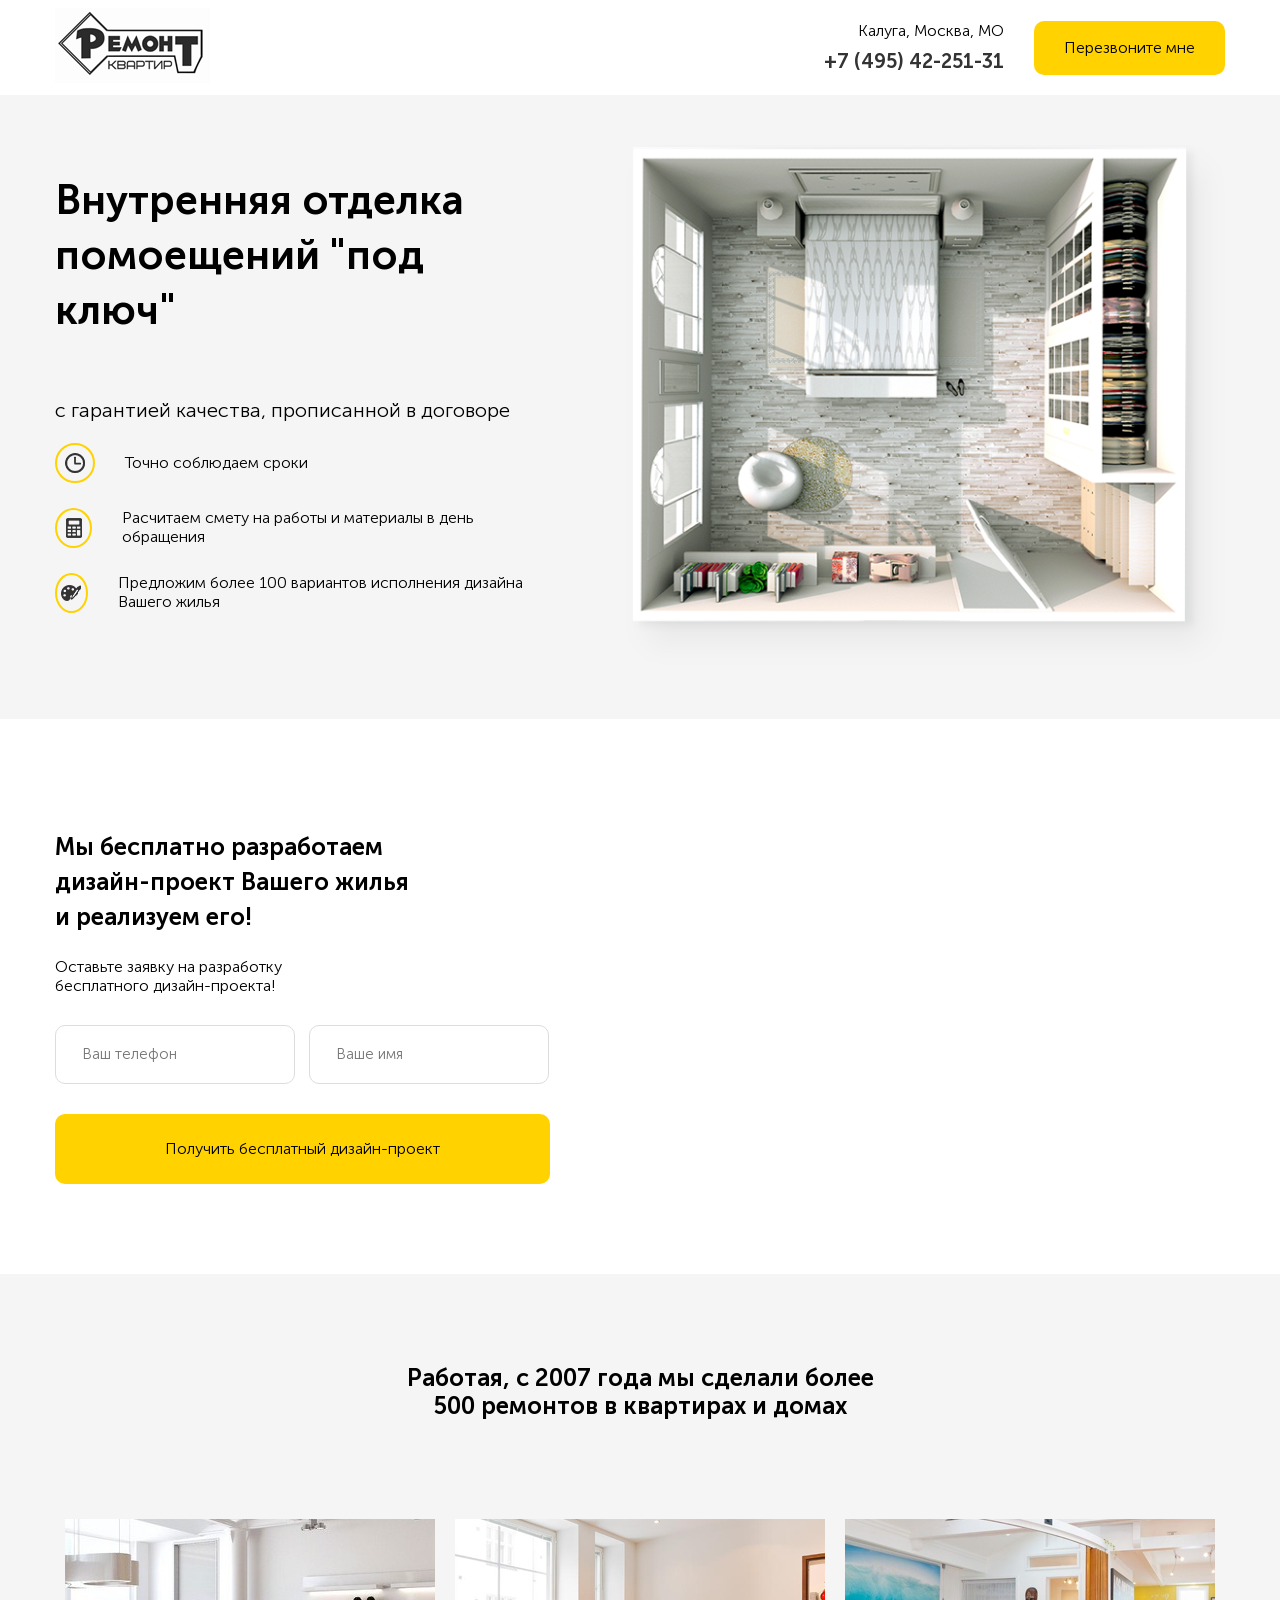
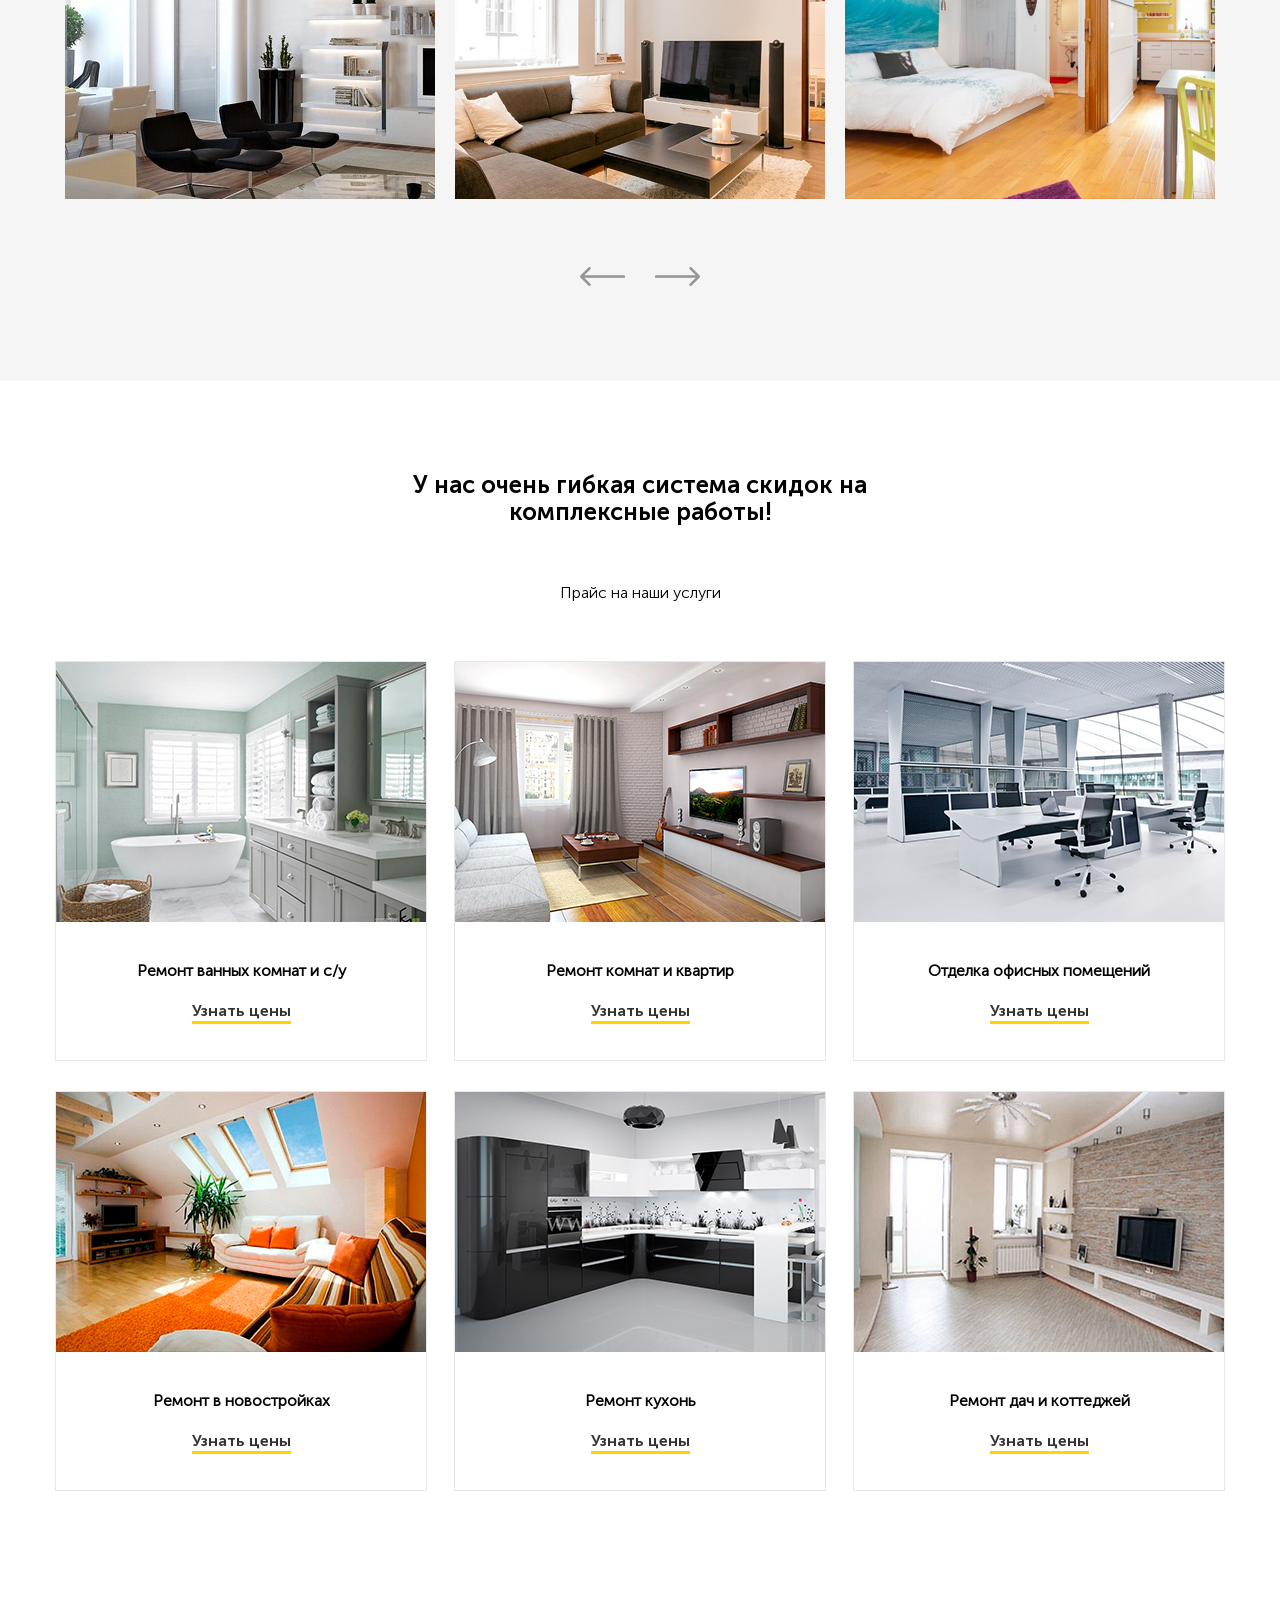
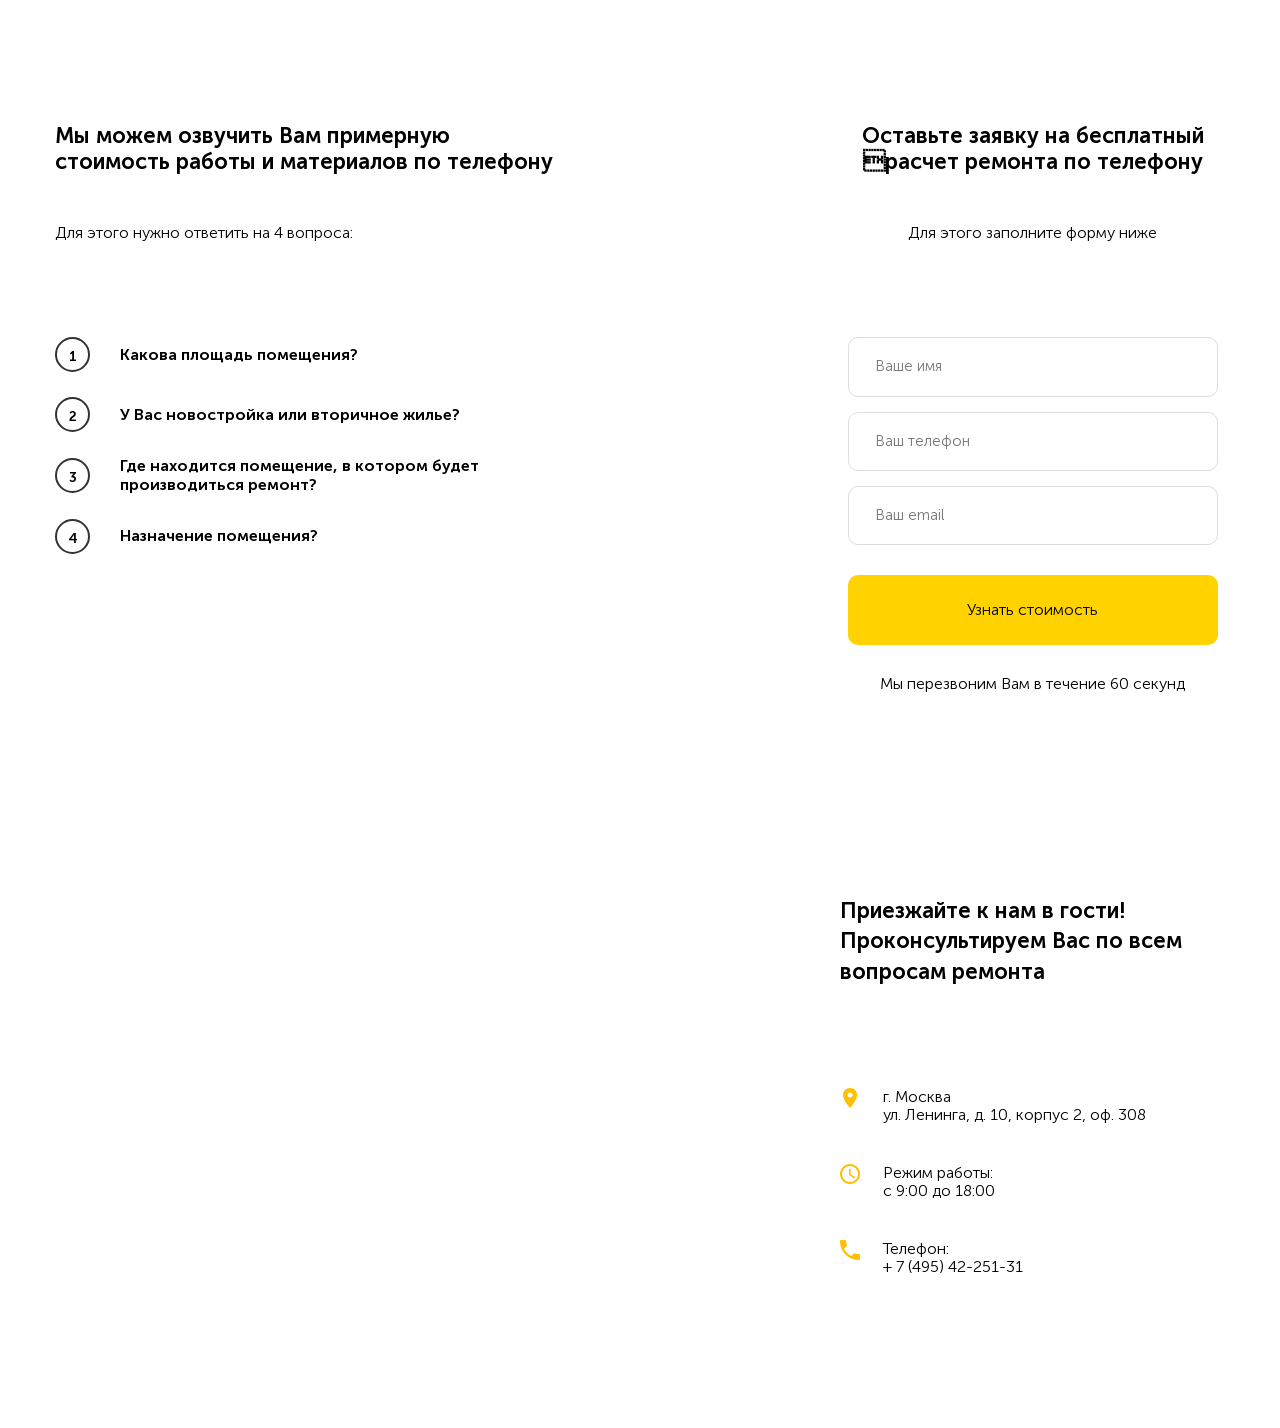
==== commit 6254ad46: "Сверстали подвал и встроили карту" ====
--- a/src/index.html
+++ b/src/index.html
@@ -277,6 +277,46 @@
 
     <!-- /.offer -->
 </main> 
+
+<footer class="footer section">
+    <div class="map">
+        <iframe src="https://www.google.com/maps/embed?pb=!1m18!1m12!1m3!1d2253.4558741891747!2d37.19910331596004!3d55.61148301034986!2m3!1f0!2f0!3f0!3m2!1i1024!2i768!4f13.1!3m3!1m2!1s0x46b556d92c52e921%3A0x7069f1a444f51ab2!2z0YPQuy4g0JvQtdC90LjQvdCwLCAxMCwg0KLQvtC70YHRgtC-0L_QsNC70YzRhtC10LLQviwg0JzQvtGB0LrQstCwLCDQoNC-0YHRgdC40Y8sIDE0MzM1MA!5e0!3m2!1sru!2sua!4v1600351406981!5m2!1sru!2sua" 
+        width="100%" height="640" frameborder="0" style="border:0;" allowfullscreen="" aria-hidden="false" tabindex="0"></iframe>
+        <!-- <div style="position:relative;overflow:hidden;"><a href="https://yandex.ua/maps/213/moscow/?utm_medium=mapframe&utm_source=maps" style="color:#eee;font-size:12px;position:absolute;top:0px;">Москва</a><a href="https://yandex.ua/maps/213/moscow/house/ulitsa_lenina_10/Z04YdAdhSEcFQFtvfXpwcHhjbQ==/?ll=37.201122%2C55.611409&source=wizgeo&utm_medium=mapframe&utm_source=maps&z=16.99" style="color:#eee;font-size:12px;position:absolute;top:14px;">Улица Ленина, 10 — Яндекс.Карты</a><iframe src="https://yandex.ua/map-widget/v1/-/CCQxrBVVtA" 
+            width="50%" height="640" frameborder="1" allowfullscreen="true" style="position:relative;"></iframe></div> -->
+    </div>
+    <div class="container">
+        <div class="contacts-block">
+            <div class="contacts">
+                <h3 class="contacts__title">Приезжайте к нам в гости! Проконсультируем Вас по всем вопросам ремонта</h3>
+                <ul class="contacts-list">
+                    <li class="contacts-list__item">
+                        <span class="contacts-list__icon">
+                            <img src="img/footer/map-placeholder.png" alt="">
+                        </span>
+                        <span class="contacts-list__text">г. Москва <br>
+                            ул. Ленинга, д. 10, корпус 2, оф. 308</span>
+                    </li>
+                    <li class="contacts-list__item">
+                        <span class="contacts-list__icon">
+                            <img src="img/footer/clock-with-white-face.png" alt="">
+                        </span>
+                        <span class="contacts-list__text">Режим работы: <br> с 9:00 до 18:00</span>
+                    </li>
+                    <li class="contacts-list__item">
+                        <span class="contacts-list__icon">
+                            <img src="img/footer/phone-call-button.png" alt="">
+                        </span>
+                        <span class="contacts-list__text">Телефон: <br>
+                            <a href="tel: 7 (495) 42-251-31"></a> + 7 (495) 42-251-31</span>
+                    </li>
+                </ul>
+            </div>
+            <!-- /.contacts -->
+        </div>
+        <!-- /.contacts-block -->
+    </div>
+</footer>
 
 
 <div class="modal" id="modal">
--- a/src/css/style.css
+++ b/src/css/style.css
@@ -571,6 +571,55 @@
   }
 }
 
+/* Стили для блока подвала */
+.footer {
+  position: relative;
+}
+
+.map {
+  position: absolute;
+  left: 0;
+  top: 0;
+  width: 50%;
+}
+
+.contacts {
+  flex-basis: 50%;
+  padding-left: 200px;
+}
+
+.contacts__title {
+  font-family: 'Museo Sans Bold', sans-serif;
+  font-weight: 700;
+  font-size: 22px;
+  line-height: 1.4;
+  margin-bottom: 100px;
+}
+
+.contacts-block {
+  display: flex;
+  justify-content: flex-end;
+}
+
+.contacts-list {
+  padding: 0;
+  list-style: none;
+}
+
+.contacts-list__icon {
+  width: 20px;
+  height: 20px;
+  text-align: center;
+  line-height: 20px;
+  margin-right: 23px;
+}
+
+.contacts-list__item {
+  display: flex;
+  align-items: flex-start;
+  margin-bottom: 39px;
+}
+
 /* Стили модального окна */
 .modal {
   position: fixed;
